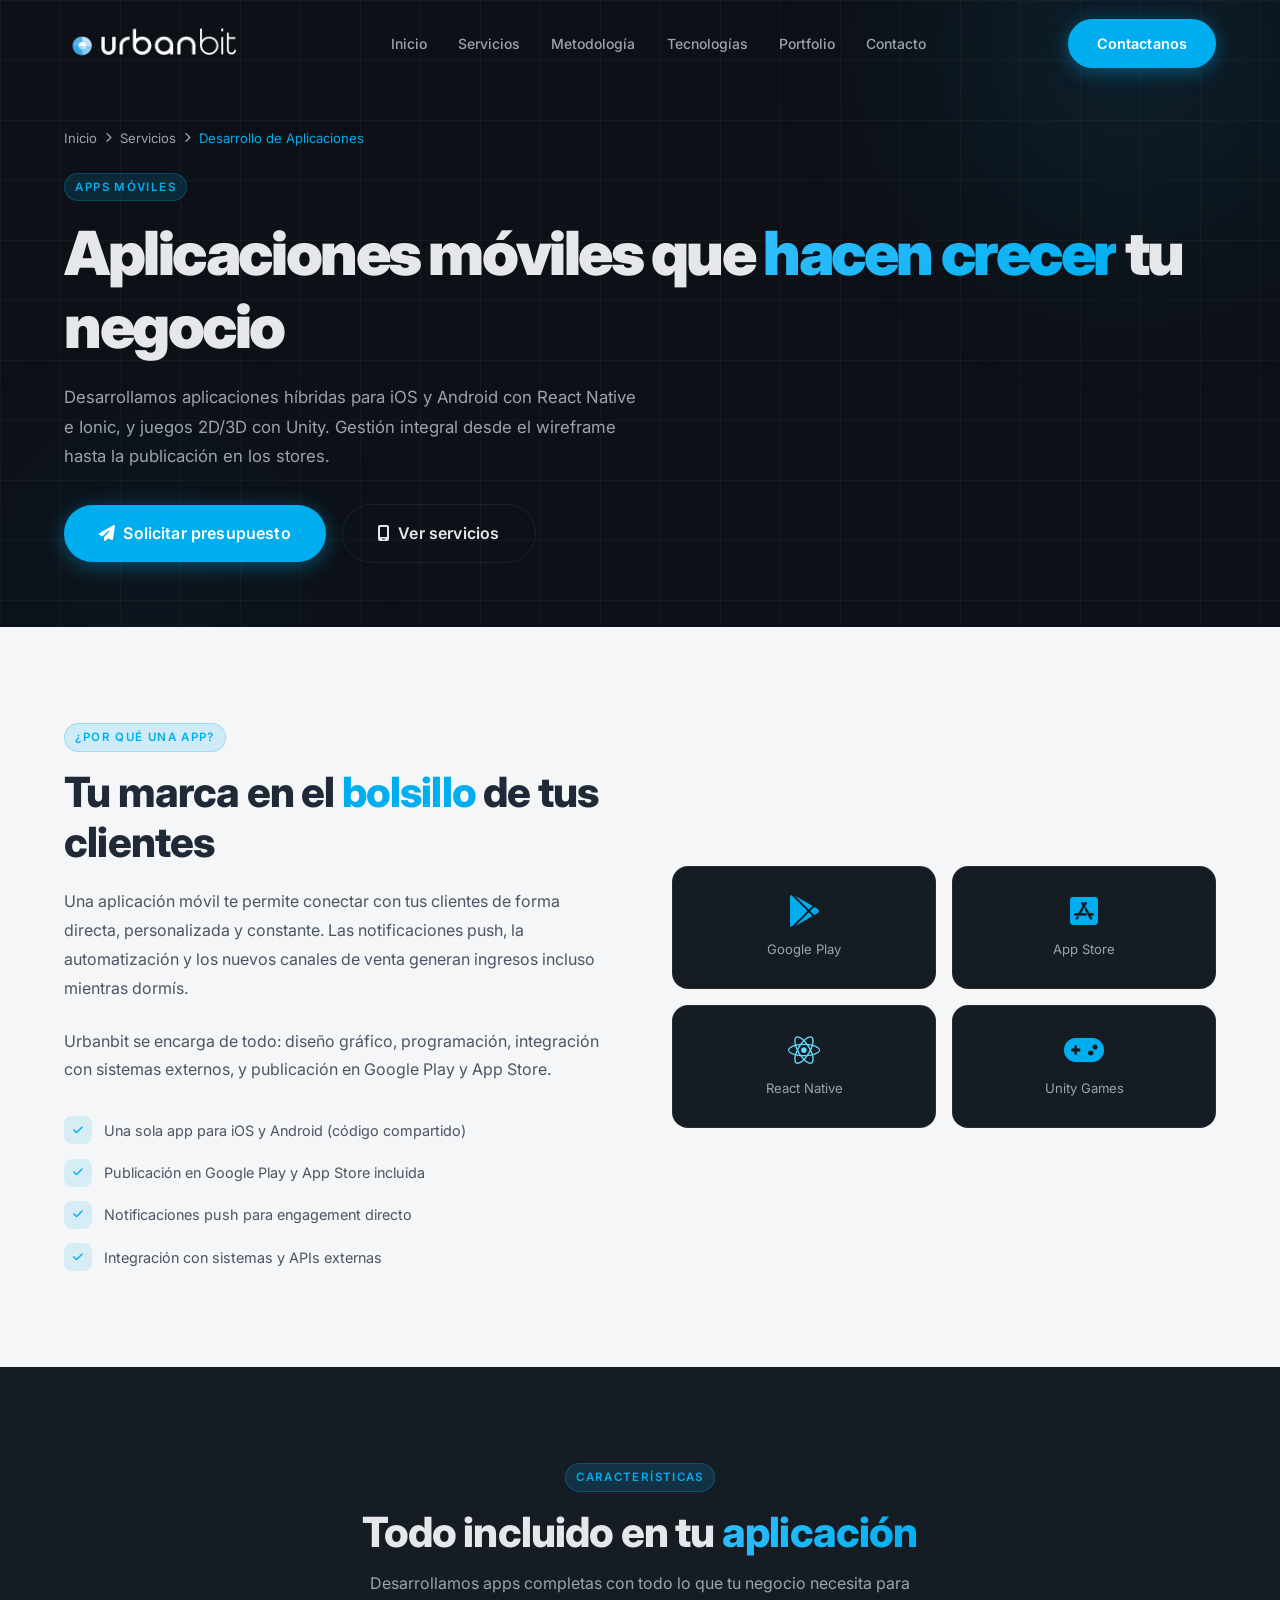
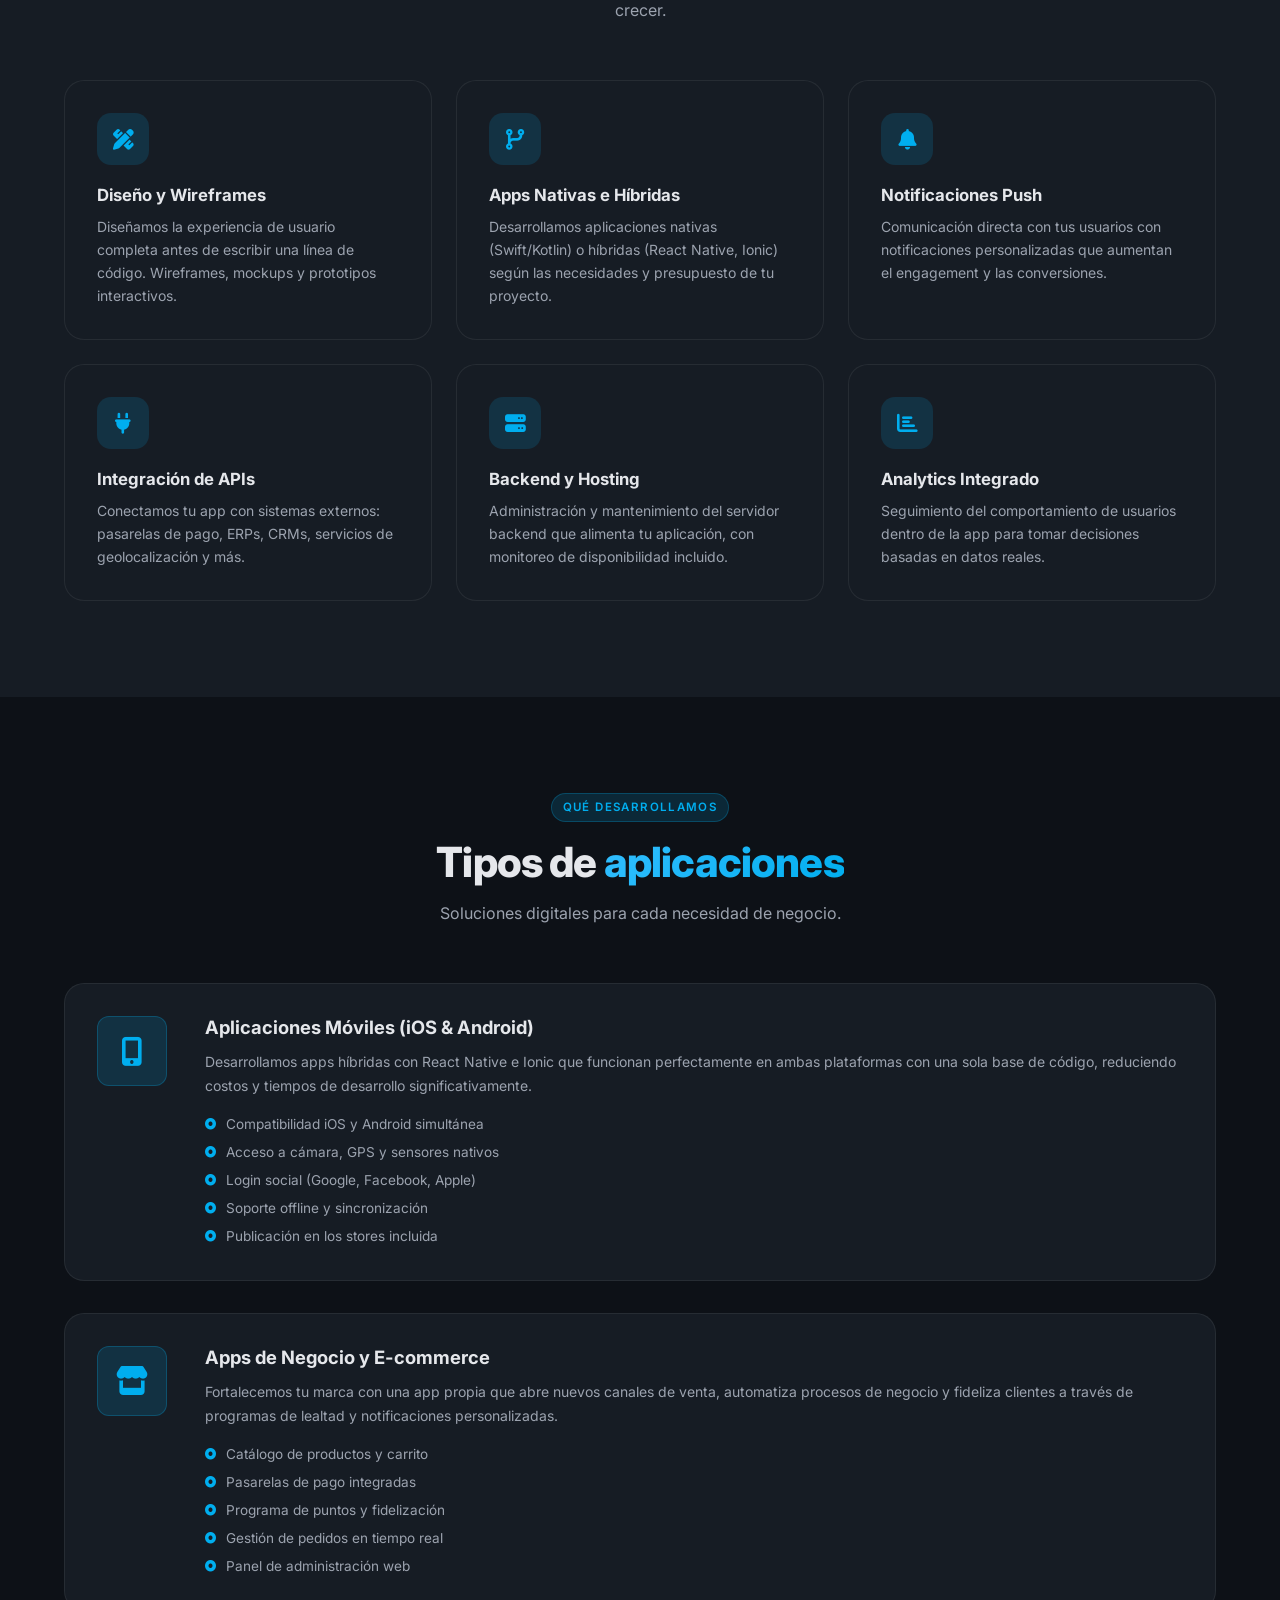
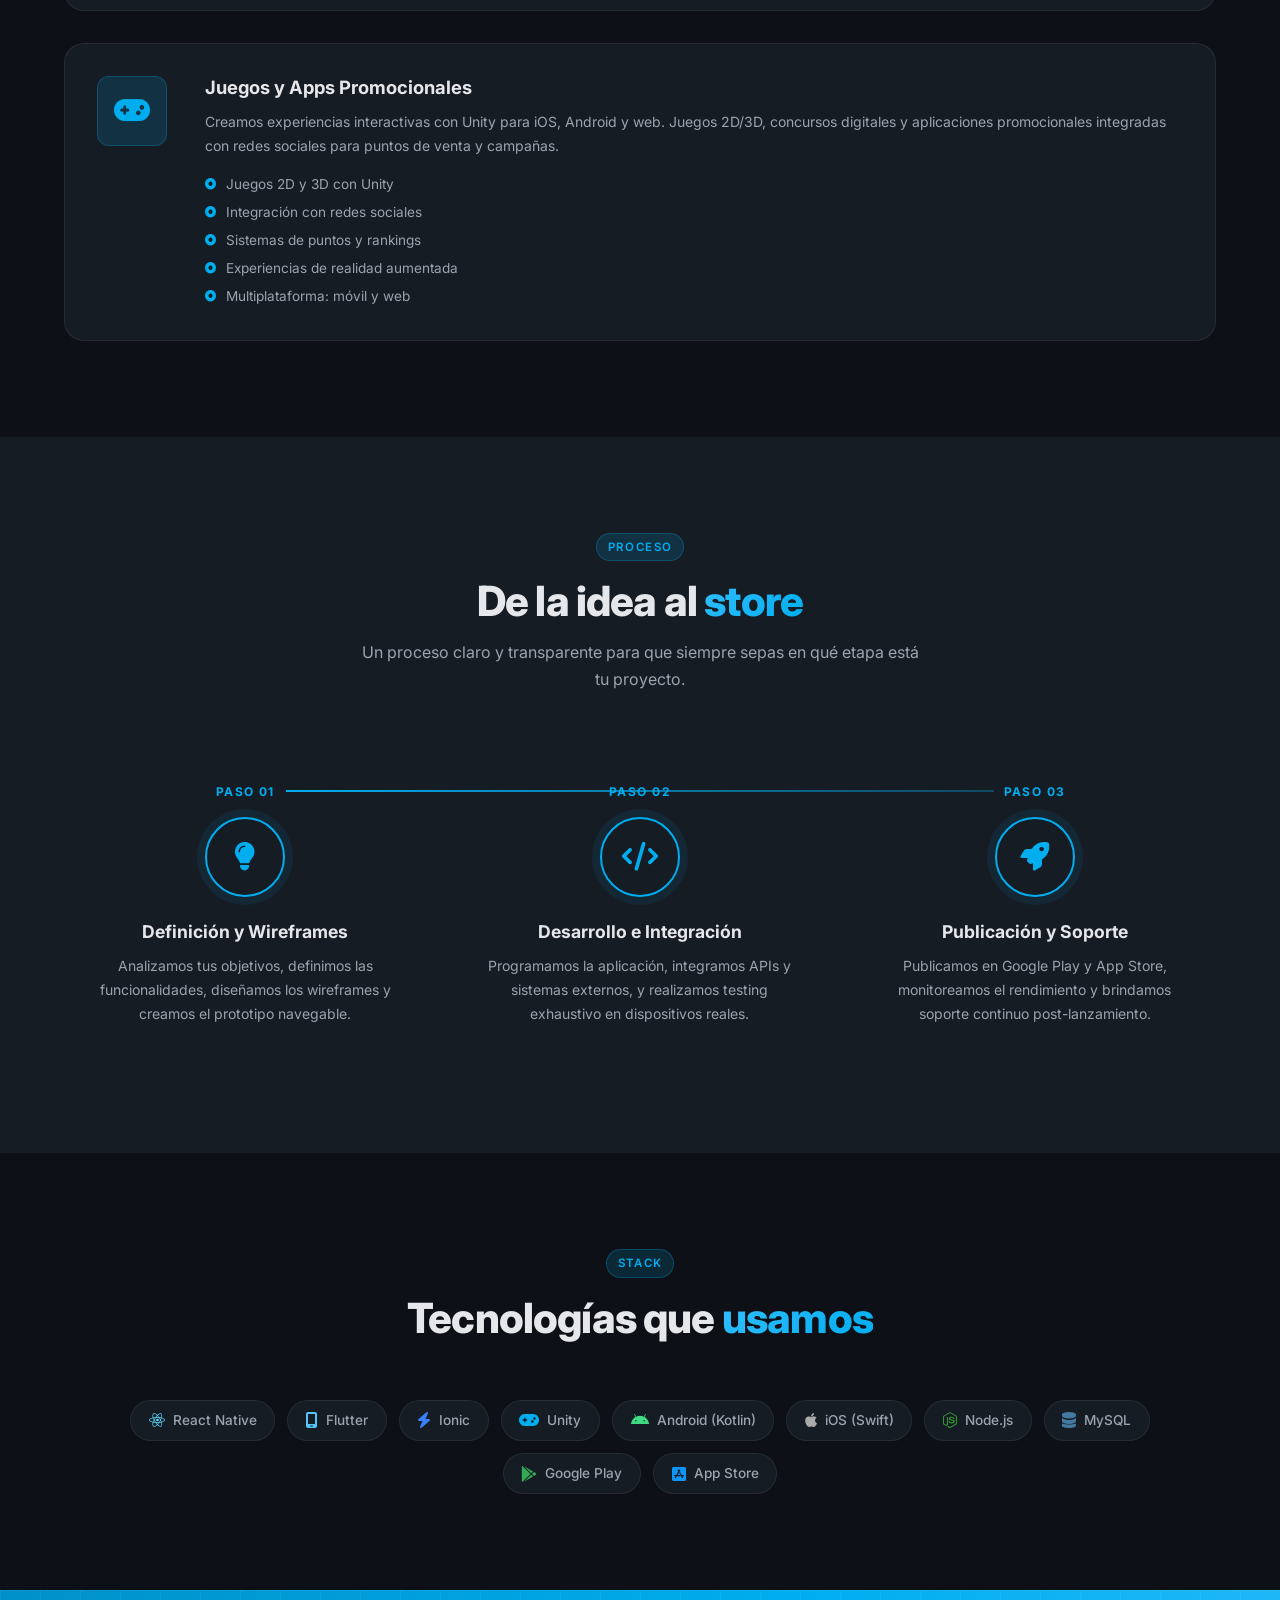
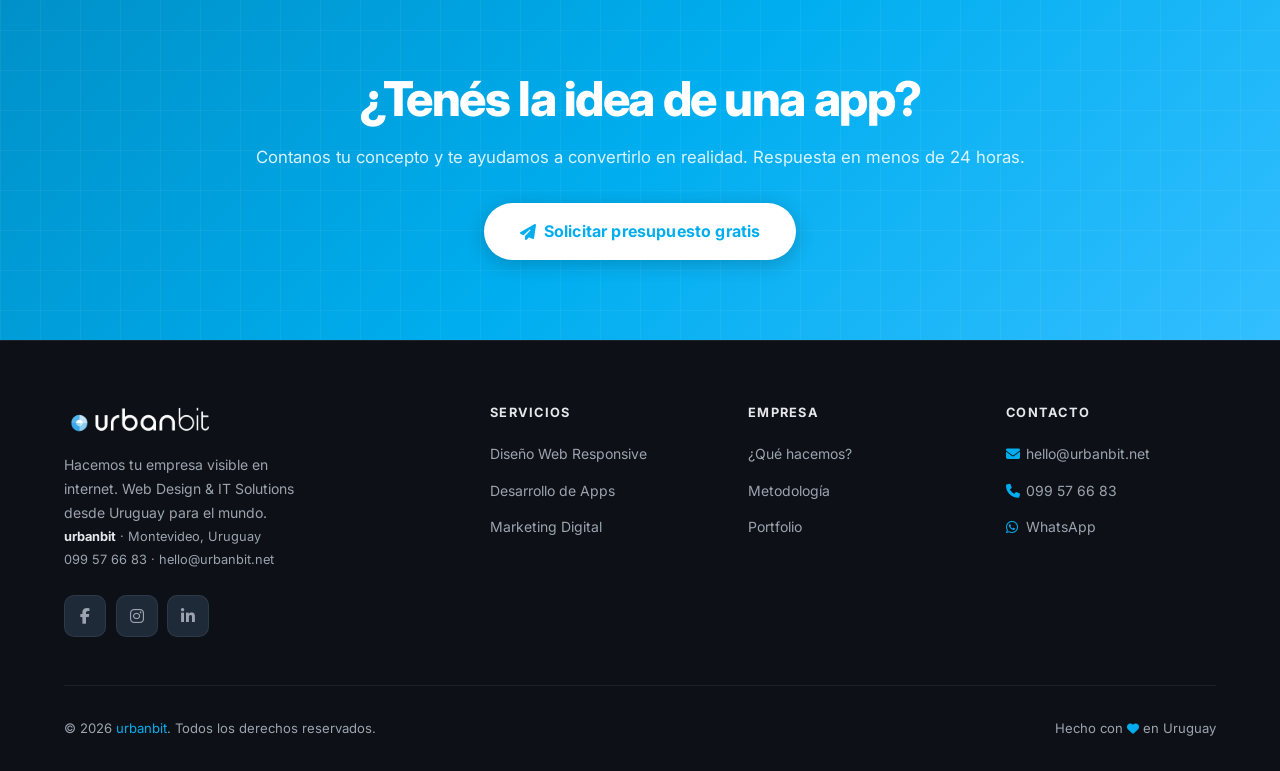
==== desarrollo-de-aplicaciones.html @ 5d1d6441 "first commit" ====
<!DOCTYPE html>
<html lang="es">
<head>
  <meta charset="UTF-8" />
  <meta name="viewport" content="width=device-width, initial-scale=1.0" />

  <!-- ===== Primary Meta Tags ===== -->
  <title>Desarrollo de Aplicaciones Móviles iOS y Android en Uruguay — urbanbit</title>
  <meta name="title" content="Desarrollo de Aplicaciones Móviles iOS y Android en Uruguay — urbanbit" />
  <meta name="description" content="Desarrollamos aplicaciones móviles híbridas para iOS y Android con React Native e Ionic en Uruguay. Juegos 2D/3D con Unity. Gestión integral desde wireframes hasta publicación en los stores." />
  <meta name="keywords" content="desarrollo aplicaciones móviles Uruguay, apps iOS Android Uruguay, React Native Uruguay, Ionic Uruguay, desarrollo apps Uruguay, aplicaciones empresariales Uruguay, juegos Unity Uruguay, apps híbridas Uruguay" />
  <meta name="author" content="urbanbit" />
  <meta name="robots" content="index, follow, max-snippet:-1, max-image-preview:large, max-video-preview:-1" />
  <meta name="language" content="Spanish" />
  <meta name="theme-color" content="#00AEEF" />
  <link rel="canonical" href="https://www.urbanbit.net/desarrollo-de-aplicaciones" />

  <!-- ===== Open Graph / Facebook ===== -->
  <meta property="og:type" content="website" />
  <meta property="og:url" content="https://www.urbanbit.net/desarrollo-de-aplicaciones" />
  <meta property="og:site_name" content="urbanbit" />
  <meta property="og:locale" content="es_UY" />
  <meta property="og:title" content="Desarrollo de Aplicaciones Móviles iOS y Android en Uruguay — urbanbit" />
  <meta property="og:description" content="Apps híbridas para iOS y Android con React Native e Ionic. Juegos con Unity. Gestión completa desde wireframes hasta publicación en los stores." />
  <meta property="og:image" content="https://www.urbanbit.net/og-image.svg" />
  <meta property="og:image:alt" content="Desarrollo de Aplicaciones Móviles Uruguay — urbanbit" />

  <!-- ===== Twitter Card ===== -->
  <meta name="twitter:card" content="summary_large_image" />
  <meta name="twitter:site" content="@urbanbitnet" />
  <meta name="twitter:title" content="Desarrollo de Apps iOS y Android en Uruguay — urbanbit" />
  <meta name="twitter:description" content="Apps híbridas con React Native e Ionic para iOS y Android. Juegos con Unity. Desde wireframes hasta los stores." />
  <meta name="twitter:image" content="https://www.urbanbit.net/og-image.svg" />

  <!-- ===== Geo Tags ===== -->
  <meta name="geo.region" content="UY" />
  <meta name="geo.placename" content="Uruguay" />

  <!-- ===== Favicon ===== -->
  <link rel="icon" type="image/png" href="logo.png" />
  <link rel="apple-touch-icon" href="logo.png" />

  <!-- ===== Preconnect / DNS Prefetch ===== -->
  <link rel="preconnect" href="https://fonts.googleapis.com" />
  <link rel="preconnect" href="https://fonts.gstatic.com" crossorigin />
  <link rel="dns-prefetch" href="//cdnjs.cloudflare.com" />
  <link rel="dns-prefetch" href="//unpkg.com" />

  <!-- ===== Fonts & Styles ===== -->
  <link href="https://fonts.googleapis.com/css2?family=Inter:wght@300;400;500;600;700;800;900&display=swap" rel="stylesheet" />
  <link rel="stylesheet" href="https://cdnjs.cloudflare.com/ajax/libs/font-awesome/6.5.0/css/all.min.css" />
  <link rel="stylesheet" href="https://unpkg.com/aos@2.3.1/dist/aos.css" />
  <link rel="stylesheet" href="assets/css/style.css" />

  <!-- ===== JSON-LD Structured Data ===== -->
  <script type="application/ld+json">
  {
    "@context": "https://schema.org",
    "@graph": [
      {
        "@type": "BreadcrumbList",
        "itemListElement": [
          { "@type": "ListItem", "position": 1, "name": "Inicio", "item": "https://www.urbanbit.net/" },
          { "@type": "ListItem", "position": 2, "name": "Servicios", "item": "https://www.urbanbit.net/#servicios" },
          { "@type": "ListItem", "position": 3, "name": "Desarrollo de Aplicaciones", "item": "https://www.urbanbit.net/desarrollo-de-aplicaciones" }
        ]
      },
      {
        "@type": "Service",
        "@id": "https://www.urbanbit.net/desarrollo-de-aplicaciones#service",
        "name": "Desarrollo de Aplicaciones Móviles",
        "alternateName": "Apps iOS y Android Uruguay",
        "description": "Desarrollamos aplicaciones móviles híbridas para iOS y Android con React Native e Ionic. También creamos juegos 2D y 3D con Unity. Gestión integral desde wireframes hasta la publicación en Google Play y App Store.",
        "url": "https://www.urbanbit.net/desarrollo-de-aplicaciones",
        "provider": {
          "@type": "Organization",
          "name": "urbanbit",
          "url": "https://www.urbanbit.net"
        },
        "areaServed": { "@type": "Country", "name": "Uruguay" },
        "aggregateRating": {
          "@type": "AggregateRating",
          "ratingValue": "4.9",
          "reviewCount": "38",
          "bestRating": "5",
          "worstRating": "1"
        },
        "serviceType": "Mobile App Development",
        "hasOfferCatalog": {
          "@type": "OfferCatalog",
          "name": "Servicios de desarrollo de aplicaciones",
          "itemListElement": [
            { "@type": "Offer", "itemOffered": { "@type": "Service", "name": "Aplicaciones Móviles iOS y Android" } },
            { "@type": "Offer", "itemOffered": { "@type": "Service", "name": "Apps de Negocio y E-commerce" } },
            { "@type": "Offer", "itemOffered": { "@type": "Service", "name": "Juegos y Apps Promocionales con Unity" } }
          ]
        }
      },
      {
        "@type": "FAQPage",
        "mainEntity": [
          {
            "@type": "Question",
            "name": "¿Las apps funcionan en iOS y Android al mismo tiempo?",
            "acceptedAnswer": {
              "@type": "Answer",
              "text": "Sí, desarrollamos aplicaciones híbridas con React Native e Ionic que funcionan perfectamente en ambas plataformas con un único código base, reduciendo costos y tiempos de desarrollo."
            }
          },
          {
            "@type": "Question",
            "name": "¿Publican la app en Google Play y App Store?",
            "acceptedAnswer": {
              "@type": "Answer",
              "text": "Sí, nos encargamos de todo el proceso de publicación en Google Play y App Store, incluyendo la configuración de cuentas de desarrollador, capturas de pantalla y descripción optimizada."
            }
          }
        ]
      }
    ]
  }
  </script>
</head>
<body>

  <!-- ===== NAVBAR ===== -->
  <nav class="navbar" aria-label="Navegación principal">
    <div class="nav-container">
      <a href="index.html" class="nav-logo">
        <img src="logo.png" alt="urbanbit — Agencia Web Uruguay" class="nav-logo-img" width="140" height="38">
      </a>
      <ul class="nav-links">
        <li><a href="index.html#inicio">Inicio</a></li>
        <li><a href="index.html#servicios">Servicios</a></li>
        <li><a href="index.html#metodologia">Metodología</a></li>
        <li><a href="index.html#tecnologias">Tecnologías</a></li>
        <li><a href="index.html#portfolio">Portfolio</a></li>
        <li><a href="index.html#contacto">Contacto</a></li>
      </ul>
      <a href="index.html#contacto" class="btn btn-primary nav-cta">Contactanos</a>
      <div class="nav-hamburger" id="hamburger"><span></span><span></span><span></span></div>
    </div>
  </nav>

  <div class="nav-mobile" id="nav-mobile">
    <a href="index.html#inicio">Inicio</a>
    <a href="index.html#servicios">Servicios</a>
    <a href="index.html#metodologia">Metodología</a>
    <a href="index.html#tecnologias">Tecnologías</a>
    <a href="index.html#portfolio">Portfolio</a>
    <a href="index.html#contacto">Contacto</a>
    <a href="index.html#contacto" class="btn btn-primary" style="margin-top:0.5rem;justify-content:center;">Contactanos</a>
  </div>

  <main id="main-content">

  <!-- ===== PAGE HERO ===== -->
  <section class="page-hero">
    <div class="page-hero-grid"></div>
    <div class="hero-orb hero-orb-1"></div>
    <div class="hero-orb hero-orb-2"></div>
    <div class="container">
      <div class="page-hero-content">
        <div class="breadcrumb">
          <a href="index.html">Inicio</a>
          <i class="fas fa-chevron-right"></i>
          <a href="index.html#servicios">Servicios</a>
          <i class="fas fa-chevron-right"></i>
          <span style="color:var(--primary)">Desarrollo de Aplicaciones</span>
        </div>
        <div class="section-tag" style="margin-bottom:1rem;">Apps Móviles</div>
        <h1>Aplicaciones móviles que <span class="gradient-text">hacen crecer</span> tu negocio</h1>
        <p>Desarrollamos aplicaciones híbridas para iOS y Android con React Native e Ionic, y juegos 2D/3D con Unity. Gestión integral desde el wireframe hasta la publicación en los stores.</p>
        <div class="hero-actions">
          <a href="index.html#contacto" class="btn btn-primary btn-lg">
            <i class="fas fa-paper-plane"></i> Solicitar presupuesto
          </a>
          <a href="#sub-servicios" class="btn btn-outline btn-lg">
            <i class="fas fa-mobile-screen"></i> Ver servicios
          </a>
        </div>
      </div>
    </div>
  </section>

  <!-- ===== INTRO ===== -->
  <section class="section-light">
    <div class="container">
      <div style="display:grid;grid-template-columns:1fr 1fr;gap:4rem;align-items:center;" class="intro-grid">
        <div data-aos="fade-right">
          <span class="section-tag">¿Por qué una app?</span>
          <h2 class="section-title" style="text-align:left;margin-bottom:1.25rem;">Tu marca en el <span class="accent">bolsillo</span> de tus clientes</h2>
          <p style="color:var(--text-dark-2);line-height:1.8;margin-bottom:1.5rem;">
            Una aplicación móvil te permite conectar con tus clientes de forma directa, personalizada y constante. Las notificaciones push, la automatización y los nuevos canales de venta generan ingresos incluso mientras dormís.
          </p>
          <p style="color:var(--text-dark-2);line-height:1.8;margin-bottom:2rem;">
            Urbanbit se encarga de todo: diseño gráfico, programación, integración con sistemas externos, y publicación en Google Play y App Store.
          </p>
          <div style="display:flex;flex-direction:column;gap:0.9rem;">
            <div style="display:flex;align-items:center;gap:0.75rem;font-size:0.9rem;color:var(--text-dark-2);">
              <div style="width:28px;height:28px;background:rgba(0,174,239,0.12);border-radius:8px;display:flex;align-items:center;justify-content:center;flex-shrink:0;"><i class="fas fa-check" style="color:var(--primary);font-size:0.7rem;"></i></div>
              Una sola app para iOS y Android (código compartido)
            </div>
            <div style="display:flex;align-items:center;gap:0.75rem;font-size:0.9rem;color:var(--text-dark-2);">
              <div style="width:28px;height:28px;background:rgba(0,174,239,0.12);border-radius:8px;display:flex;align-items:center;justify-content:center;flex-shrink:0;"><i class="fas fa-check" style="color:var(--primary);font-size:0.7rem;"></i></div>
              Publicación en Google Play y App Store incluida
            </div>
            <div style="display:flex;align-items:center;gap:0.75rem;font-size:0.9rem;color:var(--text-dark-2);">
              <div style="width:28px;height:28px;background:rgba(0,174,239,0.12);border-radius:8px;display:flex;align-items:center;justify-content:center;flex-shrink:0;"><i class="fas fa-check" style="color:var(--primary);font-size:0.7rem;"></i></div>
              Notificaciones push para engagement directo
            </div>
            <div style="display:flex;align-items:center;gap:0.75rem;font-size:0.9rem;color:var(--text-dark-2);">
              <div style="width:28px;height:28px;background:rgba(0,174,239,0.12);border-radius:8px;display:flex;align-items:center;justify-content:center;flex-shrink:0;"><i class="fas fa-check" style="color:var(--primary);font-size:0.7rem;"></i></div>
              Integración con sistemas y APIs externas
            </div>
          </div>
        </div>
        <div data-aos="fade-left">
          <div style="display:grid;grid-template-columns:1fr 1fr;gap:1rem;">
            <div style="background:var(--bg-dark-2);border:1px solid var(--border-dark);border-radius:16px;padding:1.75rem;text-align:center;">
              <i class="fab fa-google-play" style="font-size:2rem;color:var(--primary);display:block;margin-bottom:0.75rem;"></i>
              <div style="font-size:0.82rem;color:var(--text-muted);">Google Play</div>
            </div>
            <div style="background:var(--bg-dark-2);border:1px solid var(--border-dark);border-radius:16px;padding:1.75rem;text-align:center;">
              <i class="fab fa-app-store-ios" style="font-size:2rem;color:var(--primary);display:block;margin-bottom:0.75rem;"></i>
              <div style="font-size:0.82rem;color:var(--text-muted);">App Store</div>
            </div>
            <div style="background:var(--bg-dark-2);border:1px solid var(--border-dark);border-radius:16px;padding:1.75rem;text-align:center;">
              <i class="fab fa-react" style="font-size:2rem;color:#61DAFB;display:block;margin-bottom:0.75rem;"></i>
              <div style="font-size:0.82rem;color:var(--text-muted);">React Native</div>
            </div>
            <div style="background:var(--bg-dark-2);border:1px solid var(--border-dark);border-radius:16px;padding:1.75rem;text-align:center;">
              <i class="fas fa-gamepad" style="font-size:2rem;color:var(--primary);display:block;margin-bottom:0.75rem;"></i>
              <div style="font-size:0.82rem;color:var(--text-muted);">Unity Games</div>
            </div>
          </div>
        </div>
      </div>
    </div>
  </section>

  <!-- ===== FEATURES ===== -->
  <section class="section-dark-2">
    <div class="container">
      <div class="section-header">
        <span class="section-tag">Características</span>
        <h2 class="section-title">Todo incluido en tu <span class="gradient-text">aplicación</span></h2>
        <p class="section-subtitle" style="color:var(--text-muted)">Desarrollamos apps completas con todo lo que tu negocio necesita para crecer.</p>
      </div>
      <div class="features-grid">
        <div class="feature-card" data-aos="fade-up">
          <div class="feature-icon"><i class="fas fa-pencil-ruler"></i></div>
          <h3>Diseño y Wireframes</h3>
          <p>Diseñamos la experiencia de usuario completa antes de escribir una línea de código. Wireframes, mockups y prototipos interactivos.</p>
        </div>
        <div class="feature-card" data-aos="fade-up" data-aos-delay="80">
          <div class="feature-icon"><i class="fas fa-code-branch"></i></div>
          <h3>Apps Nativas e Híbridas</h3>
          <p>Desarrollamos aplicaciones nativas (Swift/Kotlin) o híbridas (React Native, Ionic) según las necesidades y presupuesto de tu proyecto.</p>
        </div>
        <div class="feature-card" data-aos="fade-up" data-aos-delay="160">
          <div class="feature-icon"><i class="fas fa-bell"></i></div>
          <h3>Notificaciones Push</h3>
          <p>Comunicación directa con tus usuarios con notificaciones personalizadas que aumentan el engagement y las conversiones.</p>
        </div>
        <div class="feature-card" data-aos="fade-up" data-aos-delay="80">
          <div class="feature-icon"><i class="fas fa-plug"></i></div>
          <h3>Integración de APIs</h3>
          <p>Conectamos tu app con sistemas externos: pasarelas de pago, ERPs, CRMs, servicios de geolocalización y más.</p>
        </div>
        <div class="feature-card" data-aos="fade-up" data-aos-delay="160">
          <div class="feature-icon"><i class="fas fa-server"></i></div>
          <h3>Backend y Hosting</h3>
          <p>Administración y mantenimiento del servidor backend que alimenta tu aplicación, con monitoreo de disponibilidad incluido.</p>
        </div>
        <div class="feature-card" data-aos="fade-up" data-aos-delay="240">
          <div class="feature-icon"><i class="fas fa-chart-bar"></i></div>
          <h3>Analytics Integrado</h3>
          <p>Seguimiento del comportamiento de usuarios dentro de la app para tomar decisiones basadas en datos reales.</p>
        </div>
      </div>
    </div>
  </section>

  <!-- ===== SUB-SERVICIOS ===== -->
  <section class="section-dark" id="sub-servicios">
    <div class="container">
      <div class="section-header">
        <span class="section-tag">Qué desarrollamos</span>
        <h2 class="section-title">Tipos de <span class="gradient-text">aplicaciones</span></h2>
        <p class="section-subtitle" style="color:var(--text-muted)">Soluciones digitales para cada necesidad de negocio.</p>
      </div>
      <div class="sub-services">
        <div class="sub-service" data-aos="fade-up">
          <div class="sub-service-icon"><i class="fas fa-mobile-screen-button"></i></div>
          <div>
            <h3>Aplicaciones Móviles (iOS & Android)</h3>
            <p>Desarrollamos apps híbridas con React Native e Ionic que funcionan perfectamente en ambas plataformas con una sola base de código, reduciendo costos y tiempos de desarrollo significativamente.</p>
            <ul class="sub-service-list">
              <li><i class="fas fa-circle-dot"></i> Compatibilidad iOS y Android simultánea</li>
              <li><i class="fas fa-circle-dot"></i> Acceso a cámara, GPS y sensores nativos</li>
              <li><i class="fas fa-circle-dot"></i> Login social (Google, Facebook, Apple)</li>
              <li><i class="fas fa-circle-dot"></i> Soporte offline y sincronización</li>
              <li><i class="fas fa-circle-dot"></i> Publicación en los stores incluida</li>
            </ul>
          </div>
        </div>

        <div class="sub-service" data-aos="fade-up" data-aos-delay="100">
          <div class="sub-service-icon"><i class="fas fa-store"></i></div>
          <div>
            <h3>Apps de Negocio y E-commerce</h3>
            <p>Fortalecemos tu marca con una app propia que abre nuevos canales de venta, automatiza procesos de negocio y fideliza clientes a través de programas de lealtad y notificaciones personalizadas.</p>
            <ul class="sub-service-list">
              <li><i class="fas fa-circle-dot"></i> Catálogo de productos y carrito</li>
              <li><i class="fas fa-circle-dot"></i> Pasarelas de pago integradas</li>
              <li><i class="fas fa-circle-dot"></i> Programa de puntos y fidelización</li>
              <li><i class="fas fa-circle-dot"></i> Gestión de pedidos en tiempo real</li>
              <li><i class="fas fa-circle-dot"></i> Panel de administración web</li>
            </ul>
          </div>
        </div>

        <div class="sub-service" data-aos="fade-up" data-aos-delay="200">
          <div class="sub-service-icon"><i class="fas fa-gamepad"></i></div>
          <div>
            <h3>Juegos y Apps Promocionales</h3>
            <p>Creamos experiencias interactivas con Unity para iOS, Android y web. Juegos 2D/3D, concursos digitales y aplicaciones promocionales integradas con redes sociales para puntos de venta y campañas.</p>
            <ul class="sub-service-list">
              <li><i class="fas fa-circle-dot"></i> Juegos 2D y 3D con Unity</li>
              <li><i class="fas fa-circle-dot"></i> Integración con redes sociales</li>
              <li><i class="fas fa-circle-dot"></i> Sistemas de puntos y rankings</li>
              <li><i class="fas fa-circle-dot"></i> Experiencias de realidad aumentada</li>
              <li><i class="fas fa-circle-dot"></i> Multiplataforma: móvil y web</li>
            </ul>
          </div>
        </div>
      </div>
    </div>
  </section>

  <!-- ===== PROCESO ===== -->
  <section class="section-dark-2">
    <div class="container">
      <div class="section-header">
        <span class="section-tag">Proceso</span>
        <h2 class="section-title">De la idea al <span class="gradient-text">store</span></h2>
        <p class="section-subtitle" style="color:var(--text-muted)">Un proceso claro y transparente para que siempre sepas en qué etapa está tu proyecto.</p>
      </div>
      <div class="methodology-grid">
        <div class="method-step" data-aos="fade-up">
          <div class="method-number">Paso 01</div>
          <div class="method-icon"><i class="fas fa-lightbulb"></i></div>
          <h3>Definición y Wireframes</h3>
          <p>Analizamos tus objetivos, definimos las funcionalidades, diseñamos los wireframes y creamos el prototipo navegable.</p>
        </div>
        <div class="method-step" data-aos="fade-up" data-aos-delay="120">
          <div class="method-number">Paso 02</div>
          <div class="method-icon"><i class="fas fa-code"></i></div>
          <h3>Desarrollo e Integración</h3>
          <p>Programamos la aplicación, integramos APIs y sistemas externos, y realizamos testing exhaustivo en dispositivos reales.</p>
        </div>
        <div class="method-step" data-aos="fade-up" data-aos-delay="240">
          <div class="method-number">Paso 03</div>
          <div class="method-icon"><i class="fas fa-rocket"></i></div>
          <h3>Publicación y Soporte</h3>
          <p>Publicamos en Google Play y App Store, monitoreamos el rendimiento y brindamos soporte continuo post-lanzamiento.</p>
        </div>
      </div>
    </div>
  </section>

  <!-- ===== TECNOLOGÍAS ===== -->
  <section class="section-dark">
    <div class="container">
      <div class="section-header">
        <span class="section-tag">Stack</span>
        <h2 class="section-title">Tecnologías que <span class="gradient-text">usamos</span></h2>
      </div>
      <div class="tech-badges" style="justify-content:center;" data-aos="fade-up">
        <span class="tech-badge"><i class="fab fa-react" style="color:#61DAFB;"></i> React Native</span>
        <span class="tech-badge"><i class="fas fa-mobile-screen" style="color:#54C5F8;"></i> Flutter</span>
        <span class="tech-badge"><i class="fas fa-bolt" style="color:#3880FF;"></i> Ionic</span>
        <span class="tech-badge"><i class="fas fa-gamepad" style="color:var(--primary);"></i> Unity</span>
        <span class="tech-badge"><i class="fab fa-android" style="color:#3DDC84;"></i> Android (Kotlin)</span>
        <span class="tech-badge"><i class="fab fa-apple" style="color:#aaa;"></i> iOS (Swift)</span>
        <span class="tech-badge"><i class="fab fa-node-js" style="color:#339933;"></i> Node.js</span>
        <span class="tech-badge"><i class="fas fa-database" style="color:#4479A1;"></i> MySQL</span>
        <span class="tech-badge"><i class="fab fa-google-play" style="color:#34A853;"></i> Google Play</span>
        <span class="tech-badge"><i class="fab fa-app-store-ios" style="color:#0D96F6;"></i> App Store</span>
      </div>
    </div>
  </section>

  <!-- ===== CTA BANNER ===== -->
  <section class="cta-banner">
    <div class="container">
      <h2 data-aos="fade-up">¿Tenés la idea de una app?</h2>
      <p data-aos="fade-up" data-aos-delay="80">Contanos tu concepto y te ayudamos a convertirlo en realidad. Respuesta en menos de 24 horas.</p>
      <a href="index.html#contacto" class="btn btn-white btn-lg" data-aos="fade-up" data-aos-delay="160">
        <i class="fas fa-paper-plane"></i> Solicitar presupuesto gratis
      </a>
    </div>
  </section>

  </main>

  <!-- ===== FOOTER ===== -->
  <footer class="footer">
    <div class="container">
      <div class="footer-grid">
        <div class="footer-brand">
          <a href="index.html" class="nav-logo">
            <img src="logo.png" alt="urbanbit" class="nav-logo-img" style="height:32px;">
          </a>
          <p>Hacemos tu empresa visible en internet. Web Design &amp; IT Solutions desde Uruguay para el mundo.</p>
          <address style="font-style:normal;font-size:0.8rem;color:var(--text-muted);margin-bottom:1.25rem;line-height:1.8;">
            <strong style="color:var(--text-light);">urbanbit</strong> · Montevideo, Uruguay<br>
            <a href="tel:+59899576683" style="color:var(--text-muted);">099 57 66 83</a> ·
            <a href="mailto:hello@urbanbit.net" style="color:var(--text-muted);">hello@urbanbit.net</a>
          </address>
          <div class="footer-social">
            <a href="https://www.facebook.com/urbanbit/" target="_blank" rel="noopener" class="social-link" aria-label="Seguinos en Facebook"><i class="fab fa-facebook-f"></i></a>
            <a href="https://www.instagram.com/urbanbitnet/" target="_blank" rel="noopener" class="social-link" aria-label="Seguinos en Instagram"><i class="fab fa-instagram"></i></a>
            <a href="https://www.linkedin.com/company/urbanbitnet" target="_blank" rel="noopener" class="social-link" aria-label="Seguinos en LinkedIn"><i class="fab fa-linkedin-in"></i></a>
          </div>
        </div>
        <div class="footer-col">
          <h4>Servicios</h4>
          <ul>
            <li><a href="desarrollo-web-responsive.html">Diseño Web Responsive</a></li>
            <li><a href="desarrollo-de-aplicaciones.html">Desarrollo de Apps</a></li>
            <li><a href="marketing-digital.html">Marketing Digital</a></li>
          </ul>
        </div>
        <div class="footer-col">
          <h4>Empresa</h4>
          <ul>
            <li><a href="index.html#servicios">¿Qué hacemos?</a></li>
            <li><a href="index.html#metodologia">Metodología</a></li>
            <li><a href="index.html#portfolio">Portfolio</a></li>
          </ul>
        </div>
        <div class="footer-col">
          <h4>Contacto</h4>
          <ul>
            <li><a href="mailto:hello@urbanbit.net"><i class="fas fa-envelope" style="width:16px;color:var(--primary);"></i> hello@urbanbit.net</a></li>
            <li><a href="tel:+59899576683"><i class="fas fa-phone" style="width:16px;color:var(--primary);"></i> 099 57 66 83</a></li>
            <li><a href="https://wa.me/59899576683" target="_blank" rel="noopener"><i class="fab fa-whatsapp" style="width:16px;color:var(--primary);"></i> WhatsApp</a></li>
          </ul>
        </div>
      </div>
      <div class="footer-bottom">
        <p>&copy; 2026 <a href="index.html">urbanbit</a>. Todos los derechos reservados.</p>
        <p>Hecho con <i class="fas fa-heart" style="color:var(--primary);font-size:0.75rem;"></i> en Uruguay</p>
      </div>
    </div>
  </footer>

  <script src="https://unpkg.com/aos@2.3.1/dist/aos.js" defer></script>
  <script src="assets/js/main.js" defer></script>
</body>
</html>
---- assets/css/style.css ----
/* =============================================
   URBANBIT — Global Stylesheet
   ============================================= */

/* --- Variables --- */
:root {
  --primary: #00AEEF;
  --primary-dark: #0090C8;
  --primary-light: #33BEFF;
  --primary-glow: rgba(0, 174, 239, 0.15);
  --primary-glow-strong: rgba(0, 174, 239, 0.35);

  --bg-dark: #0D1117;
  --bg-dark-2: #161C24;
  --bg-dark-3: #1E2A38;
  --bg-light: #F4F6F8;
  --bg-white: #FFFFFF;

  --text-light: #E5E7EB;
  --text-muted: #9CA3AF;
  --text-dark: #1F2937;
  --text-dark-2: #4B5563;

  --border-dark: rgba(255, 255, 255, 0.07);
  --border-light: rgba(0, 0, 0, 0.07);

  --font: 'Inter', sans-serif;
  --radius: 12px;
  --radius-lg: 20px;
  --radius-xl: 28px;
  --transition: 0.3s ease;
  --transition-slow: 0.55s cubic-bezier(0.4, 0, 0.2, 1);

  --shadow-card: 0 4px 24px rgba(0, 0, 0, 0.18);
  --shadow-hover: 0 8px 40px rgba(0, 174, 239, 0.22);
  --shadow-glow: 0 0 40px rgba(0, 174, 239, 0.28);
}

/* --- Reset & Base --- */
*, *::before, *::after { box-sizing: border-box; margin: 0; padding: 0; }

html { scroll-behavior: smooth; font-size: 16px; }

body {
  font-family: var(--font);
  background: var(--bg-dark);
  color: var(--text-light);
  line-height: 1.6;
  overflow-x: hidden;
  -webkit-font-smoothing: antialiased;
}

a { text-decoration: none; color: inherit; }
img { max-width: 100%; display: block; }
ul { list-style: none; }

/* --- Typography --- */
h1, h2, h3, h4, h5 { line-height: 1.2; font-weight: 700; }

.section-tag {
  display: inline-block;
  font-size: 0.72rem;
  font-weight: 600;
  letter-spacing: 0.12em;
  text-transform: uppercase;
  color: var(--primary);
  background: var(--primary-glow);
  border: 1px solid rgba(0, 174, 239, 0.25);
  padding: 0.35em 0.9em;
  border-radius: 50px;
  margin-bottom: 1rem;
}

.section-title {
  font-size: clamp(1.8rem, 3.5vw, 2.6rem);
  font-weight: 800;
  letter-spacing: -0.02em;
}

.section-title .accent { color: var(--primary); }

.section-subtitle {
  font-size: 1rem;
  color: var(--text-muted);
  max-width: 560px;
  margin: 0.75rem auto 0;
  line-height: 1.7;
}

.section-header {
  text-align: center;
  margin-bottom: 3.5rem;
}

.gradient-text {
  background: linear-gradient(135deg, var(--primary-light) 0%, var(--primary) 100%);
  -webkit-background-clip: text;
  -webkit-text-fill-color: transparent;
  background-clip: text;
}

/* --- Buttons --- */
.btn {
  display: inline-flex;
  align-items: center;
  gap: 0.5rem;
  padding: 0.8rem 1.8rem;
  border-radius: 50px;
  font-weight: 600;
  font-size: 0.9rem;
  letter-spacing: 0.01em;
  cursor: pointer;
  border: none;
  transition: var(--transition);
  white-space: nowrap;
}

.btn-primary {
  background: var(--primary);
  color: #fff;
  box-shadow: 0 4px 20px rgba(0, 174, 239, 0.4);
}
.btn-primary:hover {
  background: var(--primary-dark);
  box-shadow: 0 6px 28px rgba(0, 174, 239, 0.55);
  transform: translateY(-2px);
}

.btn-outline {
  background: transparent;
  color: var(--text-light);
  border: 1.5px solid var(--border-dark);
  backdrop-filter: blur(8px);
}
.btn-outline:hover {
  border-color: var(--primary);
  color: var(--primary);
  transform: translateY(-2px);
}

.btn-outline-primary {
  background: transparent;
  color: var(--primary);
  border: 1.5px solid var(--primary);
}
.btn-outline-primary:hover {
  background: var(--primary);
  color: #fff;
  box-shadow: var(--shadow-hover);
  transform: translateY(-2px);
}

.btn-lg { padding: 1rem 2.2rem; font-size: 1rem; }
.btn-sm { padding: 0.55rem 1.2rem; font-size: 0.82rem; }

/* --- Navbar --- */
.navbar {
  position: fixed;
  top: 0; left: 0; right: 0;
  z-index: 1000;
  padding: 1.2rem 0;
  transition: background var(--transition), backdrop-filter var(--transition), box-shadow var(--transition), padding var(--transition);
}

.navbar.scrolled {
  background: rgba(13, 17, 23, 0.85);
  backdrop-filter: blur(20px);
  -webkit-backdrop-filter: blur(20px);
  box-shadow: 0 1px 0 var(--border-dark);
  padding: 0.85rem 0;
}

.nav-container {
  max-width: 1200px;
  margin: 0 auto;
  padding: 0 1.5rem;
  display: flex;
  align-items: center;
  justify-content: space-between;
  gap: 2rem;
}

.nav-logo {
  display: flex;
  align-items: center;
  gap: 0.6rem;
  font-size: 1.3rem;
  font-weight: 800;
  letter-spacing: -0.03em;
  color: var(--text-light);
  flex-shrink: 0;
}

.nav-logo .logo-icon {
  display: flex;
  align-items: center;
}

.nav-logo span { color: var(--primary); }

.nav-logo-img {
  height: 38px;
  width: auto;
  display: block;
  object-fit: contain;
}

.nav-links {
  display: flex;
  align-items: center;
  gap: 0.25rem;
}

.nav-links a {
  font-size: 0.875rem;
  font-weight: 500;
  color: var(--text-muted);
  padding: 0.45rem 0.85rem;
  border-radius: 8px;
  transition: var(--transition);
}

.nav-links a:hover, .nav-links a.active {
  color: var(--text-light);
  background: rgba(255,255,255,0.06);
}

.nav-cta { flex-shrink: 0; }

.nav-hamburger {
  display: none;
  flex-direction: column;
  gap: 5px;
  cursor: pointer;
  padding: 0.5rem;
  border-radius: 8px;
  transition: var(--transition);
}

.nav-hamburger:hover { background: rgba(255,255,255,0.06); }

.nav-hamburger span {
  display: block;
  width: 22px;
  height: 2px;
  background: var(--text-light);
  border-radius: 2px;
  transition: var(--transition);
}

.nav-hamburger.open span:nth-child(1) { transform: translateY(7px) rotate(45deg); }
.nav-hamburger.open span:nth-child(2) { opacity: 0; }
.nav-hamburger.open span:nth-child(3) { transform: translateY(-7px) rotate(-45deg); }

.nav-mobile {
  display: none;
  position: fixed;
  top: 70px; left: 0; right: 0;
  background: rgba(13, 17, 23, 0.97);
  backdrop-filter: blur(20px);
  padding: 1.5rem;
  border-bottom: 1px solid var(--border-dark);
  flex-direction: column;
  gap: 0.5rem;
  z-index: 999;
}

.nav-mobile.open { display: flex; }

.nav-mobile a {
  font-size: 0.95rem;
  font-weight: 500;
  color: var(--text-muted);
  padding: 0.75rem 1rem;
  border-radius: 10px;
  transition: var(--transition);
}

.nav-mobile a:hover { color: var(--primary); background: var(--primary-glow); }

/* --- Hero --- */
.hero {
  min-height: 100vh;
  position: relative;
  display: flex;
  align-items: center;
  overflow: hidden;
  background: var(--bg-dark);
}

.hero-grid {
  position: absolute;
  inset: 0;
  background-image:
    linear-gradient(to right, rgba(255,255,255,0.03) 1px, transparent 1px),
    linear-gradient(to bottom, rgba(255,255,255,0.03) 1px, transparent 1px);
  background-size: 60px 60px;
}

.hero-orb {
  position: absolute;
  border-radius: 50%;
  filter: blur(90px);
  pointer-events: none;
}

.hero-orb-1 {
  width: 700px; height: 700px;
  background: radial-gradient(circle, rgba(0,174,239,0.14) 0%, transparent 70%);
  top: -250px; right: -150px;
  animation: orbFloat 10s ease-in-out infinite;
}

.hero-orb-2 {
  width: 500px; height: 500px;
  background: radial-gradient(circle, rgba(0,174,239,0.09) 0%, transparent 70%);
  bottom: -150px; left: -100px;
  animation: orbFloat 12s ease-in-out infinite reverse;
}

.hero-orb-3 {
  width: 300px; height: 300px;
  background: radial-gradient(circle, rgba(0,174,239,0.07) 0%, transparent 70%);
  top: 40%; left: 30%;
  animation: orbFloat 8s ease-in-out infinite 2s;
}

.hero-container {
  max-width: 1200px;
  margin: 0 auto;
  padding: 0 1.5rem;
  width: 100%;
  position: relative;
  z-index: 1;
  padding-top: 5rem;
}

.hero-content { max-width: 760px; }

.hero-badge {
  display: inline-flex;
  align-items: center;
  gap: 0.5rem;
  font-size: 0.8rem;
  font-weight: 600;
  letter-spacing: 0.1em;
  text-transform: uppercase;
  color: var(--primary);
  background: var(--primary-glow);
  border: 1px solid rgba(0,174,239,0.3);
  padding: 0.4em 1em;
  border-radius: 50px;
  margin-bottom: 1.5rem;
  animation: fadeUp 0.6s ease both;
}

.hero-badge i { font-size: 0.75rem; }

.hero-title {
  font-size: clamp(2.8rem, 6vw, 4.8rem);
  font-weight: 900;
  letter-spacing: -0.04em;
  line-height: 1.07;
  margin-bottom: 1.5rem;
  animation: fadeUp 0.6s ease 0.1s both;
}

.hero-title .line-2 { color: var(--primary); }

.hero-subtitle {
  font-size: 1.1rem;
  color: var(--text-muted);
  line-height: 1.75;
  max-width: 540px;
  margin-bottom: 2.5rem;
  animation: fadeUp 0.6s ease 0.2s both;
}

.hero-actions {
  display: flex;
  align-items: center;
  gap: 1rem;
  flex-wrap: wrap;
  animation: fadeUp 0.6s ease 0.3s both;
}

.hero-scroll {
  position: absolute;
  bottom: 2.5rem;
  left: 50%;
  transform: translateX(-50%);
  display: flex;
  flex-direction: column;
  align-items: center;
  gap: 0.4rem;
  color: var(--text-muted);
  font-size: 0.75rem;
  letter-spacing: 0.08em;
  text-transform: uppercase;
  animation: fadeIn 1s ease 0.8s both;
  cursor: pointer;
}

.hero-scroll .scroll-line {
  width: 1px;
  height: 40px;
  background: linear-gradient(to bottom, var(--primary), transparent);
  animation: scrollPulse 2s ease-in-out infinite;
}

/* --- Sections Layout --- */
section { padding: 6rem 0; }

.container {
  max-width: 1200px;
  margin: 0 auto;
  padding: 0 1.5rem;
}

.section-dark { background: var(--bg-dark); color: var(--text-light); }
.section-dark-2 { background: var(--bg-dark-2); color: var(--text-light); }
.section-dark-3 { background: var(--bg-dark-3); color: var(--text-light); }
.section-light { background: var(--bg-light); color: var(--text-dark); }
.section-white { background: var(--bg-white); color: var(--text-dark); }

.section-light .section-title,
.section-white .section-title { color: var(--text-dark); }

.section-light .section-subtitle,
.section-white .section-subtitle { color: var(--text-dark-2); }

/* --- Service Cards --- */
.services-grid {
  display: grid;
  grid-template-columns: repeat(3, 1fr);
  gap: 1.5rem;
}

.service-card {
  background: var(--bg-dark-2);
  border: 1px solid var(--border-dark);
  border-radius: var(--radius-lg);
  padding: 2.5rem 2rem;
  display: flex;
  flex-direction: column;
  gap: 1.25rem;
  transition: var(--transition-slow);
  position: relative;
  overflow: hidden;
}

.service-card::before {
  content: '';
  position: absolute;
  inset: 0;
  border-radius: var(--radius-lg);
  background: linear-gradient(135deg, var(--primary-glow) 0%, transparent 60%);
  opacity: 0;
  transition: var(--transition-slow);
}

.service-card:hover {
  border-color: rgba(0,174,239,0.4);
  box-shadow: var(--shadow-hover);
  transform: translateY(-6px);
}

.service-card:hover::before { opacity: 1; }

.service-icon {
  width: 60px; height: 60px;
  background: var(--primary-glow);
  border: 1px solid rgba(0,174,239,0.25);
  border-radius: 16px;
  display: flex;
  align-items: center;
  justify-content: center;
  font-size: 1.5rem;
  color: var(--primary);
  flex-shrink: 0;
  transition: var(--transition);
  position: relative;
}

.service-card:hover .service-icon {
  background: var(--primary);
  color: #fff;
  box-shadow: var(--shadow-glow);
}

.service-card h3 {
  font-size: 1.2rem;
  font-weight: 700;
  color: var(--text-light);
  position: relative;
}

.service-card p {
  font-size: 0.9rem;
  color: var(--text-muted);
  line-height: 1.7;
  flex: 1;
  position: relative;
}

.service-link {
  display: inline-flex;
  align-items: center;
  gap: 0.4rem;
  font-size: 0.875rem;
  font-weight: 600;
  color: var(--primary);
  transition: var(--transition);
  position: relative;
}

.service-link i { font-size: 0.75rem; transition: transform var(--transition); }
.service-link:hover i { transform: translateX(4px); }

/* --- Stats --- */
.stats-section { background: var(--bg-dark-3); }

.stats-grid {
  display: grid;
  grid-template-columns: repeat(4, 1fr);
  gap: 2rem;
}

.stat-item {
  text-align: center;
  padding: 2rem 1rem;
  position: relative;
}

.stat-item::after {
  content: '';
  position: absolute;
  right: 0; top: 20%; bottom: 20%;
  width: 1px;
  background: var(--border-dark);
}

.stat-item:last-child::after { display: none; }

.stat-number {
  font-size: clamp(2.5rem, 4vw, 3.5rem);
  font-weight: 900;
  color: var(--primary);
  letter-spacing: -0.04em;
  line-height: 1;
  display: block;
}

.stat-suffix {
  font-size: clamp(1.5rem, 2.5vw, 2rem);
  font-weight: 900;
  color: var(--primary);
}

.stat-label {
  font-size: 0.85rem;
  color: var(--text-muted);
  margin-top: 0.5rem;
  font-weight: 500;
  letter-spacing: 0.02em;
}

/* --- Methodology --- */
.methodology-grid {
  display: grid;
  grid-template-columns: repeat(3, 1fr);
  gap: 2rem;
  position: relative;
}

.methodology-grid::before {
  content: '';
  position: absolute;
  top: 40px;
  left: calc(16.66% + 30px);
  right: calc(16.66% + 30px);
  height: 2px;
  background: linear-gradient(to right, var(--primary), rgba(0,174,239,0.3));
  z-index: 0;
}

.method-step {
  text-align: center;
  padding: 2rem 1.5rem;
  position: relative;
  z-index: 1;
}

.method-number {
  font-size: 0.75rem;
  font-weight: 700;
  letter-spacing: 0.12em;
  color: var(--primary);
  text-transform: uppercase;
  margin-bottom: 1rem;
}

.method-icon {
  width: 80px; height: 80px;
  background: var(--bg-dark-2);
  border: 2px solid var(--primary);
  border-radius: 50%;
  display: flex;
  align-items: center;
  justify-content: center;
  font-size: 1.8rem;
  color: var(--primary);
  margin: 0 auto 1.5rem;
  box-shadow: 0 0 0 8px rgba(0,174,239,0.08);
  transition: var(--transition-slow);
}

.method-step:hover .method-icon {
  background: var(--primary);
  color: #fff;
  box-shadow: 0 0 0 8px rgba(0,174,239,0.12), var(--shadow-glow);
}

.method-step h3 { font-size: 1.1rem; margin-bottom: 0.75rem; color: var(--text-light); }
.method-step p { font-size: 0.875rem; color: var(--text-muted); line-height: 1.7; }

/* --- Technologies --- */
.tech-section {
  background: var(--bg-dark);
  position: relative;
  overflow: hidden;
}

.tech-code-bg {
  position: absolute;
  inset: 0;
  background-image: url("data:image/svg+xml,%3Csvg xmlns='http://www.w3.org/2000/svg' width='400' height='200'%3E%3Ctext y='30' font-family='monospace' font-size='14' fill='rgba(0,174,239,0.04)'%3E%3C!-- html css js php react /%3E%3C/text%3E%3C/svg%3E");
  pointer-events: none;
}

.tech-grid {
  display: flex;
  flex-wrap: wrap;
  justify-content: center;
  gap: 1.25rem;
}

.tech-item {
  background: var(--bg-dark-2);
  border: 1px solid var(--border-dark);
  border-radius: var(--radius);
  padding: 1.5rem 1rem;
  display: flex;
  flex-direction: column;
  align-items: center;
  gap: 0.75rem;
  transition: var(--transition-slow);
  cursor: default;
  width: 140px;
  flex-shrink: 0;
}

.tech-item:hover {
  border-color: rgba(0,174,239,0.4);
  background: var(--bg-dark-3);
  transform: translateY(-4px);
  box-shadow: var(--shadow-hover);
}

.tech-item i {
  font-size: 2rem;
  color: var(--text-muted);
  transition: var(--transition);
}

.tech-item:hover i { color: var(--primary); }

.tech-item span {
  font-size: 0.78rem;
  font-weight: 600;
  color: var(--text-muted);
  text-align: center;
  transition: var(--transition);
}

.tech-item:hover span { color: var(--text-light); }

/* --- Portfolio --- */
.portfolio-section { background: var(--bg-light); }
.portfolio-section .section-title { color: var(--text-dark); }
.portfolio-section .section-subtitle { color: var(--text-dark-2); }
.portfolio-section .section-tag { background: rgba(0,174,239,0.1); }

.portfolio-grid {
  display: grid;
  grid-template-columns: repeat(3, 1fr);
  gap: 1.5rem;
}

.portfolio-card {
  background: var(--bg-white);
  border-radius: var(--radius-lg);
  overflow: hidden;
  box-shadow: var(--shadow-card);
  transition: var(--transition-slow);
  border: 1px solid var(--border-light);
}

.portfolio-card:hover {
  transform: translateY(-6px);
  box-shadow: 0 12px 40px rgba(0,0,0,0.15);
}

.portfolio-img {
  height: 220px;
  background: var(--bg-dark-3);
  position: relative;
  overflow: hidden;
  display: flex;
  align-items: center;
  justify-content: center;
}

.portfolio-img .portfolio-overlay {
  position: absolute;
  inset: 0;
  background: rgba(0,174,239,0.85);
  display: flex;
  align-items: center;
  justify-content: center;
  opacity: 0;
  transition: var(--transition-slow);
}

.portfolio-card:hover .portfolio-overlay { opacity: 1; }

.portfolio-overlay a {
  color: #fff;
  font-size: 0.9rem;
  font-weight: 600;
  border: 2px solid #fff;
  padding: 0.6rem 1.4rem;
  border-radius: 50px;
  transition: var(--transition);
}

.portfolio-overlay a:hover { background: #fff; color: var(--primary); }

.portfolio-placeholder {
  font-size: 3rem;
  color: rgba(0,174,239,0.3);
}

.portfolio-img img {
  width: 100%;
  height: 100%;
  object-fit: cover;
  display: block;
  transition: transform var(--transition-slow);
}

.portfolio-card:hover .portfolio-img img {
  transform: scale(1.05);
}

.portfolio-info { padding: 1.5rem; }

.portfolio-tag {
  font-size: 0.72rem;
  font-weight: 600;
  letter-spacing: 0.08em;
  text-transform: uppercase;
  color: var(--primary);
  margin-bottom: 0.5rem;
}

.portfolio-info h3 { font-size: 1.05rem; color: var(--text-dark); margin-bottom: 0.5rem; }
.portfolio-info p { font-size: 0.85rem; color: var(--text-dark-2); line-height: 1.6; }

/* --- CTA Banner --- */
.cta-banner {
  background: linear-gradient(135deg, #0090C8 0%, #00AEEF 50%, #33BEFF 100%);
  padding: 5rem 0;
  text-align: center;
  position: relative;
  overflow: hidden;
}

.cta-banner::before {
  content: '';
  position: absolute;
  inset: 0;
  background-image:
    linear-gradient(to right, rgba(255,255,255,0.05) 1px, transparent 1px),
    linear-gradient(to bottom, rgba(255,255,255,0.05) 1px, transparent 1px);
  background-size: 40px 40px;
}

.cta-banner .container { position: relative; }

.cta-banner h2 {
  font-size: clamp(1.8rem, 4vw, 3rem);
  font-weight: 800;
  color: #fff;
  letter-spacing: -0.03em;
  margin-bottom: 1rem;
}

.cta-banner p { color: rgba(255,255,255,0.85); font-size: 1.05rem; margin-bottom: 2rem; }

.btn-white {
  background: #fff;
  color: var(--primary);
  font-weight: 700;
  box-shadow: 0 4px 20px rgba(0,0,0,0.2);
}
.btn-white:hover {
  background: var(--bg-dark);
  color: var(--primary);
  box-shadow: 0 6px 28px rgba(0,0,0,0.3);
  transform: translateY(-2px);
}

/* --- Contact --- */
.contact-section { background: var(--bg-dark-2); }

.contact-grid {
  display: grid;
  grid-template-columns: 1fr 1.2fr;
  gap: 4rem;
  align-items: start;
}

.contact-info h3 {
  font-size: 1.5rem;
  font-weight: 700;
  margin-bottom: 1rem;
  color: var(--text-light);
}

.contact-info p { color: var(--text-muted); line-height: 1.7; margin-bottom: 2rem; }

.contact-details { display: flex; flex-direction: column; gap: 1.25rem; margin-bottom: 2.5rem; }

.contact-detail {
  display: flex;
  align-items: center;
  gap: 1rem;
}

.contact-detail-icon {
  width: 44px; height: 44px;
  background: var(--primary-glow);
  border: 1px solid rgba(0,174,239,0.25);
  border-radius: 12px;
  display: flex;
  align-items: center;
  justify-content: center;
  color: var(--primary);
  font-size: 1rem;
  flex-shrink: 0;
}

.contact-detail-text span {
  display: block;
  font-size: 0.78rem;
  color: var(--text-muted);
  text-transform: uppercase;
  letter-spacing: 0.06em;
  font-weight: 600;
}

.contact-detail-text a, .contact-detail-text p {
  font-size: 0.95rem;
  color: var(--text-light);
  font-weight: 500;
  transition: var(--transition);
}

.contact-detail-text a:hover { color: var(--primary); }

.social-links { display: flex; gap: 0.75rem; }

.social-link {
  width: 42px; height: 42px;
  background: var(--bg-dark-3);
  border: 1px solid var(--border-dark);
  border-radius: 10px;
  display: flex;
  align-items: center;
  justify-content: center;
  color: var(--text-muted);
  font-size: 1rem;
  transition: var(--transition);
}

.social-link:hover {
  background: var(--primary);
  border-color: var(--primary);
  color: #fff;
  transform: translateY(-3px);
  box-shadow: 0 4px 16px rgba(0,174,239,0.4);
}

/* --- Form --- */
.contact-form {
  background: var(--bg-dark-3);
  border: 1px solid var(--border-dark);
  border-radius: var(--radius-xl);
  padding: 2.5rem;
}

.form-group { margin-bottom: 1.25rem; }

.form-row { display: grid; grid-template-columns: 1fr 1fr; gap: 1.25rem; }

.form-group label {
  display: block;
  font-size: 0.82rem;
  font-weight: 600;
  color: var(--text-muted);
  text-transform: uppercase;
  letter-spacing: 0.06em;
  margin-bottom: 0.5rem;
}

.form-group input,
.form-group textarea,
.form-group select {
  width: 100%;
  background: var(--bg-dark-2);
  border: 1.5px solid var(--border-dark);
  border-radius: var(--radius);
  padding: 0.85rem 1.1rem;
  font-size: 0.9rem;
  color: var(--text-light);
  font-family: var(--font);
  transition: var(--transition);
  outline: none;
}

.form-group input:focus,
.form-group textarea:focus,
.form-group select:focus {
  border-color: var(--primary);
  box-shadow: 0 0 0 3px rgba(0,174,239,0.12);
}

.form-group input::placeholder,
.form-group textarea::placeholder { color: rgba(156,163,175,0.5); }

.form-group textarea { resize: vertical; min-height: 130px; }

.form-submit { width: 100%; justify-content: center; margin-top: 0.5rem; }

/* --- Footer --- */
.footer {
  background: var(--bg-dark);
  border-top: 1px solid var(--border-dark);
  padding: 4rem 0 2rem;
}

.footer-grid {
  display: grid;
  grid-template-columns: 1.8fr 1fr 1fr 1fr;
  gap: 3rem;
  margin-bottom: 3rem;
}

.footer-brand .nav-logo { font-size: 1.2rem; margin-bottom: 1rem; }
.footer-brand p { font-size: 0.875rem; color: var(--text-muted); line-height: 1.7; max-width: 260px; }

.footer-social { display: flex; gap: 0.6rem; margin-top: 1.5rem; }

.footer-col h4 {
  font-size: 0.8rem;
  font-weight: 700;
  text-transform: uppercase;
  letter-spacing: 0.1em;
  color: var(--text-light);
  margin-bottom: 1.25rem;
}

.footer-col ul { display: flex; flex-direction: column; gap: 0.7rem; }

.footer-col ul a {
  font-size: 0.875rem;
  color: var(--text-muted);
  transition: var(--transition);
}

.footer-col ul a:hover { color: var(--primary); }

.footer-bottom {
  border-top: 1px solid var(--border-dark);
  padding-top: 2rem;
  display: flex;
  align-items: center;
  justify-content: space-between;
  gap: 1rem;
  flex-wrap: wrap;
}

.footer-bottom p { font-size: 0.82rem; color: var(--text-muted); }
.footer-bottom a { color: var(--primary); }

/* --- Page Hero (inner pages) --- */
.page-hero {
  min-height: 60vh;
  background: var(--bg-dark);
  position: relative;
  display: flex;
  align-items: center;
  padding: 8rem 0 4rem;
  overflow: hidden;
}

.page-hero .hero-orb-1 { width: 500px; height: 500px; top: -200px; right: -100px; }
.page-hero .hero-orb-2 { width: 300px; height: 300px; bottom: -100px; left: 0; }
.page-hero-grid { position: absolute; inset: 0; background-image: linear-gradient(to right, rgba(255,255,255,0.03) 1px, transparent 1px), linear-gradient(to bottom, rgba(255,255,255,0.03) 1px, transparent 1px); background-size: 60px 60px; }

.page-hero-content { position: relative; z-index: 1; }

.breadcrumb {
  display: flex;
  align-items: center;
  gap: 0.5rem;
  font-size: 0.82rem;
  color: var(--text-muted);
  margin-bottom: 1.5rem;
}

.breadcrumb a { color: var(--text-muted); transition: var(--transition); }
.breadcrumb a:hover { color: var(--primary); }
.breadcrumb i { font-size: 0.65rem; }

.page-hero h1 {
  font-size: clamp(2.2rem, 5vw, 3.8rem);
  font-weight: 900;
  letter-spacing: -0.04em;
  margin-bottom: 1.25rem;
  animation: fadeUp 0.6s ease both;
}

.page-hero p {
  font-size: 1.05rem;
  color: var(--text-muted);
  max-width: 580px;
  line-height: 1.75;
  animation: fadeUp 0.6s ease 0.1s both;
}

.page-hero .hero-actions { animation: fadeUp 0.6s ease 0.2s both; margin-top: 2rem; }

/* --- Features Grid (inner pages) --- */
.features-grid {
  display: grid;
  grid-template-columns: repeat(3, 1fr);
  gap: 1.5rem;
}

.feature-card {
  background: var(--bg-dark-2);
  border: 1px solid var(--border-dark);
  border-radius: var(--radius-lg);
  padding: 2rem;
  transition: var(--transition-slow);
}

.feature-card:hover {
  border-color: rgba(0,174,239,0.35);
  transform: translateY(-4px);
  box-shadow: var(--shadow-hover);
}

.feature-icon {
  width: 52px; height: 52px;
  background: var(--primary-glow);
  border-radius: 14px;
  display: flex;
  align-items: center;
  justify-content: center;
  font-size: 1.3rem;
  color: var(--primary);
  margin-bottom: 1.25rem;
  transition: var(--transition);
}

.feature-card:hover .feature-icon { background: var(--primary); color: #fff; }

.feature-card h3 { font-size: 1.05rem; margin-bottom: 0.6rem; color: var(--text-light); }
.feature-card p { font-size: 0.875rem; color: var(--text-muted); line-height: 1.65; }

/* --- Sub-services (inner pages) --- */
.sub-services { display: flex; flex-direction: column; gap: 2rem; }

.sub-service {
  display: grid;
  grid-template-columns: 80px 1fr;
  gap: 1.75rem;
  background: var(--bg-dark-2);
  border: 1px solid var(--border-dark);
  border-radius: var(--radius-lg);
  padding: 2rem;
  align-items: start;
  transition: var(--transition-slow);
}

.sub-service:hover {
  border-color: rgba(0,174,239,0.35);
  box-shadow: var(--shadow-hover);
}

.sub-service-icon {
  width: 70px; height: 70px;
  background: var(--primary-glow);
  border: 1px solid rgba(0,174,239,0.25);
  border-radius: var(--radius);
  display: flex;
  align-items: center;
  justify-content: center;
  font-size: 1.8rem;
  color: var(--primary);
  flex-shrink: 0;
}

.sub-service h3 { font-size: 1.15rem; font-weight: 700; color: var(--text-light); margin-bottom: 0.75rem; }
.sub-service p { font-size: 0.875rem; color: var(--text-muted); line-height: 1.7; margin-bottom: 1rem; }

.sub-service-list { display: flex; flex-direction: column; gap: 0.4rem; }

.sub-service-list li {
  display: flex;
  align-items: center;
  gap: 0.6rem;
  font-size: 0.85rem;
  color: var(--text-muted);
}

.sub-service-list li i { color: var(--primary); font-size: 0.7rem; }

/* --- Tech Badges (inner pages) --- */
.tech-badges { display: flex; flex-wrap: wrap; gap: 0.75rem; }

.tech-badge {
  display: inline-flex;
  align-items: center;
  gap: 0.5rem;
  background: var(--bg-dark-2);
  border: 1px solid var(--border-dark);
  border-radius: 50px;
  padding: 0.55rem 1.1rem;
  font-size: 0.85rem;
  font-weight: 500;
  color: var(--text-muted);
  transition: var(--transition);
}

.tech-badge:hover {
  border-color: var(--primary);
  color: var(--primary);
  background: var(--primary-glow);
}

.tech-badge i { font-size: 1rem; color: var(--primary); }

/* --- Keyframe Animations --- */
@keyframes fadeUp {
  from { opacity: 0; transform: translateY(24px); }
  to { opacity: 1; transform: translateY(0); }
}

@keyframes fadeIn {
  from { opacity: 0; }
  to { opacity: 1; }
}

@keyframes orbFloat {
  0%, 100% { transform: translate(0, 0) scale(1); }
  33% { transform: translate(30px, -20px) scale(1.05); }
  66% { transform: translate(-20px, 15px) scale(0.97); }
}

@keyframes scrollPulse {
  0%, 100% { opacity: 1; transform: scaleY(1); }
  50% { opacity: 0.4; transform: scaleY(0.6); }
}

/* --- Responsive --- */
@media (max-width: 1024px) {
  .services-grid { grid-template-columns: repeat(2, 1fr); }
  .tech-item { width: 130px; }
  .footer-grid { grid-template-columns: 1fr 1fr; gap: 2rem; }
  .stats-grid { grid-template-columns: repeat(2, 1fr); }
  .stats-grid .stat-item:nth-child(2)::after { display: none; }
  .contact-grid { grid-template-columns: 1fr; gap: 3rem; }
  .portfolio-grid { grid-template-columns: repeat(2, 1fr); }
  .features-grid { grid-template-columns: repeat(2, 1fr); }
}

@media (max-width: 768px) {
  .nav-links, .nav-cta { display: none; }
  .nav-hamburger { display: flex; }

  section { padding: 4.5rem 0; }

  .services-grid { grid-template-columns: 1fr; }
  .methodology-grid { grid-template-columns: 1fr; }
  .methodology-grid::before { display: none; }
  .tech-item { width: 120px; }
  .portfolio-grid { grid-template-columns: 1fr; }
  .stats-grid { grid-template-columns: repeat(2, 1fr); }
  .footer-grid { grid-template-columns: 1fr 1fr; }
  .features-grid { grid-template-columns: 1fr; }
  .sub-service { grid-template-columns: 1fr; }
  .sub-service-icon { width: 52px; height: 52px; font-size: 1.4rem; }
  .form-row { grid-template-columns: 1fr; }
  .hero-title { font-size: clamp(2.2rem, 8vw, 3.2rem); }
  .hero-actions { flex-direction: column; align-items: flex-start; }
  .hero-actions .btn { width: 100%; justify-content: center; }
  .intro-grid { grid-template-columns: 1fr !important; }
}

@media (max-width: 480px) {
  .tech-item { width: 110px; }
  .footer-grid { grid-template-columns: 1fr; }
  .stats-grid { grid-template-columns: 1fr; }
  .stat-item::after { display: none; }
  .footer-bottom { flex-direction: column; text-align: center; }
}
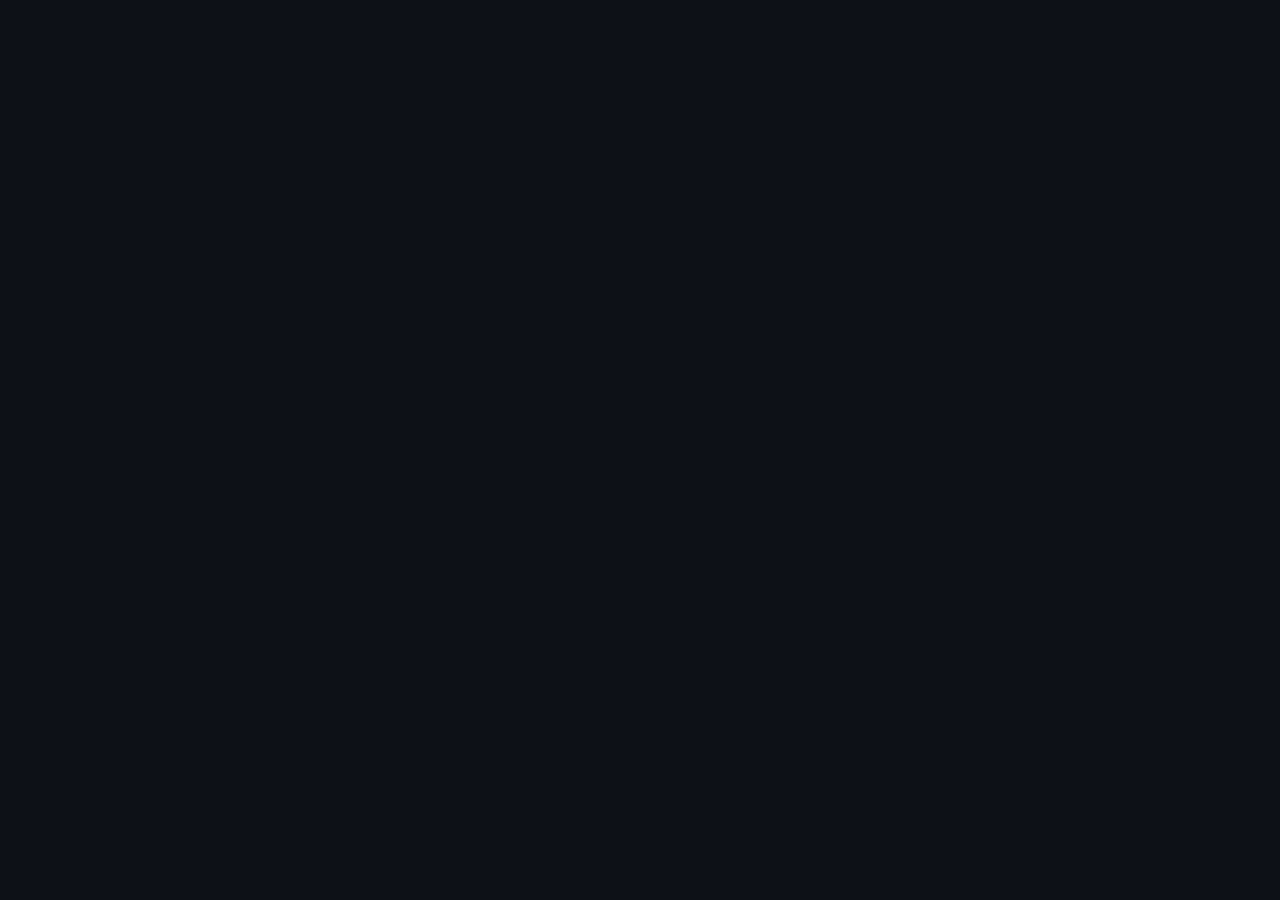
==== commit 4df07969: "creando mejor diseño" ====
--- a/desarrollo-de-aplicaciones.html
+++ b/desarrollo-de-aplicaciones.html
@@ -1,463 +1,278 @@
 <!DOCTYPE html>
-<html lang="es">
+<html>
 <head>
-  <meta charset="UTF-8" />
-  <meta name="viewport" content="width=device-width, initial-scale=1.0" />
-
-  <!-- ===== Primary Meta Tags ===== -->
-  <title>Desarrollo de Aplicaciones Móviles iOS y Android en Uruguay — urbanbit</title>
-  <meta name="title" content="Desarrollo de Aplicaciones Móviles iOS y Android en Uruguay — urbanbit" />
-  <meta name="description" content="Desarrollamos aplicaciones móviles híbridas para iOS y Android con React Native e Ionic en Uruguay. Juegos 2D/3D con Unity. Gestión integral desde wireframes hasta publicación en los stores." />
-  <meta name="keywords" content="desarrollo aplicaciones móviles Uruguay, apps iOS Android Uruguay, React Native Uruguay, Ionic Uruguay, desarrollo apps Uruguay, aplicaciones empresariales Uruguay, juegos Unity Uruguay, apps híbridas Uruguay" />
-  <meta name="author" content="urbanbit" />
-  <meta name="robots" content="index, follow, max-snippet:-1, max-image-preview:large, max-video-preview:-1" />
-  <meta name="language" content="Spanish" />
-  <meta name="theme-color" content="#00AEEF" />
-  <link rel="canonical" href="https://www.urbanbit.net/desarrollo-de-aplicaciones" />
-
-  <!-- ===== Open Graph / Facebook ===== -->
-  <meta property="og:type" content="website" />
-  <meta property="og:url" content="https://www.urbanbit.net/desarrollo-de-aplicaciones" />
-  <meta property="og:site_name" content="urbanbit" />
-  <meta property="og:locale" content="es_UY" />
-  <meta property="og:title" content="Desarrollo de Aplicaciones Móviles iOS y Android en Uruguay — urbanbit" />
-  <meta property="og:description" content="Apps híbridas para iOS y Android con React Native e Ionic. Juegos con Unity. Gestión completa desde wireframes hasta publicación en los stores." />
-  <meta property="og:image" content="https://www.urbanbit.net/og-image.svg" />
-  <meta property="og:image:alt" content="Desarrollo de Aplicaciones Móviles Uruguay — urbanbit" />
-
-  <!-- ===== Twitter Card ===== -->
-  <meta name="twitter:card" content="summary_large_image" />
-  <meta name="twitter:site" content="@urbanbitnet" />
-  <meta name="twitter:title" content="Desarrollo de Apps iOS y Android en Uruguay — urbanbit" />
-  <meta name="twitter:description" content="Apps híbridas con React Native e Ionic para iOS y Android. Juegos con Unity. Desde wireframes hasta los stores." />
-  <meta name="twitter:image" content="https://www.urbanbit.net/og-image.svg" />
-
-  <!-- ===== Geo Tags ===== -->
-  <meta name="geo.region" content="UY" />
-  <meta name="geo.placename" content="Uruguay" />
-
-  <!-- ===== Favicon ===== -->
-  <link rel="icon" type="image/png" href="logo.png" />
-  <link rel="apple-touch-icon" href="logo.png" />
-
-  <!-- ===== Preconnect / DNS Prefetch ===== -->
-  <link rel="preconnect" href="https://fonts.googleapis.com" />
-  <link rel="preconnect" href="https://fonts.gstatic.com" crossorigin />
-  <link rel="dns-prefetch" href="//cdnjs.cloudflare.com" />
-  <link rel="dns-prefetch" href="//unpkg.com" />
-
-  <!-- ===== Fonts & Styles ===== -->
-  <link href="https://fonts.googleapis.com/css2?family=Inter:wght@300;400;500;600;700;800;900&display=swap" rel="stylesheet" />
-  <link rel="stylesheet" href="https://cdnjs.cloudflare.com/ajax/libs/font-awesome/6.5.0/css/all.min.css" />
-  <link rel="stylesheet" href="https://unpkg.com/aos@2.3.1/dist/aos.css" />
-  <link rel="stylesheet" href="assets/css/style.css" />
-
-  <!-- ===== JSON-LD Structured Data ===== -->
-  <script type="application/ld+json">
-  {
-    "@context": "https://schema.org",
-    "@graph": [
-      {
-        "@type": "BreadcrumbList",
-        "itemListElement": [
-          { "@type": "ListItem", "position": 1, "name": "Inicio", "item": "https://www.urbanbit.net/" },
-          { "@type": "ListItem", "position": 2, "name": "Servicios", "item": "https://www.urbanbit.net/#servicios" },
-          { "@type": "ListItem", "position": 3, "name": "Desarrollo de Aplicaciones", "item": "https://www.urbanbit.net/desarrollo-de-aplicaciones" }
-        ]
-      },
-      {
-        "@type": "Service",
-        "@id": "https://www.urbanbit.net/desarrollo-de-aplicaciones#service",
-        "name": "Desarrollo de Aplicaciones Móviles",
-        "alternateName": "Apps iOS y Android Uruguay",
-        "description": "Desarrollamos aplicaciones móviles híbridas para iOS y Android con React Native e Ionic. También creamos juegos 2D y 3D con Unity. Gestión integral desde wireframes hasta la publicación en Google Play y App Store.",
-        "url": "https://www.urbanbit.net/desarrollo-de-aplicaciones",
-        "provider": {
-          "@type": "Organization",
-          "name": "urbanbit",
-          "url": "https://www.urbanbit.net"
-        },
-        "areaServed": { "@type": "Country", "name": "Uruguay" },
-        "aggregateRating": {
-          "@type": "AggregateRating",
-          "ratingValue": "4.9",
-          "reviewCount": "38",
-          "bestRating": "5",
-          "worstRating": "1"
-        },
-        "serviceType": "Mobile App Development",
-        "hasOfferCatalog": {
-          "@type": "OfferCatalog",
-          "name": "Servicios de desarrollo de aplicaciones",
-          "itemListElement": [
-            { "@type": "Offer", "itemOffered": { "@type": "Service", "name": "Aplicaciones Móviles iOS y Android" } },
-            { "@type": "Offer", "itemOffered": { "@type": "Service", "name": "Apps de Negocio y E-commerce" } },
-            { "@type": "Offer", "itemOffered": { "@type": "Service", "name": "Juegos y Apps Promocionales con Unity" } }
-          ]
-        }
-      },
-      {
-        "@type": "FAQPage",
-        "mainEntity": [
-          {
-            "@type": "Question",
-            "name": "¿Las apps funcionan en iOS y Android al mismo tiempo?",
-            "acceptedAnswer": {
-              "@type": "Answer",
-              "text": "Sí, desarrollamos aplicaciones híbridas con React Native e Ionic que funcionan perfectamente en ambas plataformas con un único código base, reduciendo costos y tiempos de desarrollo."
-            }
-          },
-          {
-            "@type": "Question",
-            "name": "¿Publican la app en Google Play y App Store?",
-            "acceptedAnswer": {
-              "@type": "Answer",
-              "text": "Sí, nos encargamos de todo el proceso de publicación en Google Play y App Store, incluyendo la configuración de cuentas de desarrollador, capturas de pantalla y descripción optimizada."
-            }
-          }
-        ]
-      }
-    ]
-  }
-  </script>
+<meta charset="utf-8">
+<meta name="viewport" content="width=device-width, initial-scale=1">
+<script src="./support.js"></script>
 </head>
 <body>
-
-  <!-- ===== NAVBAR ===== -->
-  <nav class="navbar" aria-label="Navegación principal">
-    <div class="nav-container">
-      <a href="index.html" class="nav-logo">
-        <img src="logo.png" alt="urbanbit — Agencia Web Uruguay" class="nav-logo-img" width="140" height="38">
-      </a>
-      <ul class="nav-links">
-        <li><a href="index.html#inicio">Inicio</a></li>
-        <li><a href="index.html#servicios">Servicios</a></li>
-        <li><a href="index.html#metodologia">Metodología</a></li>
-        <li><a href="index.html#tecnologias">Tecnologías</a></li>
-        <li><a href="index.html#portfolio">Portfolio</a></li>
-        <li><a href="index.html#contacto">Contacto</a></li>
-      </ul>
-      <a href="index.html#contacto" class="btn btn-primary nav-cta">Contactanos</a>
-      <div class="nav-hamburger" id="hamburger"><span></span><span></span><span></span></div>
+<x-dc>
+<helmet>
+<link rel="preconnect" href="https://fonts.googleapis.com">
+<link rel="preconnect" href="https://fonts.gstatic.com" crossorigin>
+<link href="https://fonts.googleapis.com/css2?family=Space+Grotesk:wght@400;500;600;700&family=IBM+Plex+Mono:wght@400;500&display=swap" rel="stylesheet">
+<link rel="stylesheet" href="https://cdnjs.cloudflare.com/ajax/libs/font-awesome/6.5.0/css/all.min.css">
+<style>
+  html { scroll-behavior: smooth; }
+  body { margin: 0; background: #0D1117; }
+  @keyframes ub-gridmove { from { background-position: 0 0, 0 0; } to { background-position: 0 66px, 66px 0; } }
+  @keyframes ub-orb { 0%,100% { transform: translate(0,0) scale(1); } 50% { transform: translate(5%,7%) scale(1.1); } }
+</style>
+</helmet>
+<div ref="{{ rootRef }}" style="position:relative; background:#0D1117; color:#fff; font-family:'Space Grotesk',system-ui,sans-serif; overflow-x:hidden; -webkit-font-smoothing:antialiased;">
+
+  <div data-role="topbar" style="position:fixed; top:0; left:0; height:3px; width:100%; background:linear-gradient(90deg,#00AEEF,#33BEFF); transform:scaleX(0); transform-origin:left; z-index:120; box-shadow:0 0 12px rgba(0,174,239,.6);"></div>
+
+  <nav style="position:fixed; top:0; left:0; right:0; min-height:66px; display:flex; align-items:center; justify-content:space-between; padding:0 clamp(16px,4vw,52px); z-index:110; background:rgba(13,17,23,.72); backdrop-filter:blur(12px); border-bottom:1px solid rgba(255,255,255,.06);">
+    <a href="index.html" style="display:flex; align-items:center;"><img src="uploads/logo.png" alt="urbanbit" style="height:24px; width:auto; display:block;" /></a>
+    <div style="display:flex; align-items:center; gap:clamp(12px,2.1vw,30px);">
+      <a href="index.html#inicio" data-navlink style="color:rgba(255,255,255,.72); text-decoration:none; font-size:14px;">Inicio</a>
+      <a href="index.html#servicios" data-navlink style="color:rgba(255,255,255,.72); text-decoration:none; font-size:14px;">Servicios</a>
+      <a href="index.html#metodologia" data-navlink style="color:rgba(255,255,255,.72); text-decoration:none; font-size:14px;">Metodología</a>
+      <a href="index.html#tecnologias" data-navlink style="color:rgba(255,255,255,.72); text-decoration:none; font-size:14px;">Tecnologías</a>
+      <a href="index.html#portfolio" data-navlink style="color:rgba(255,255,255,.72); text-decoration:none; font-size:14px;">Portfolio</a>
+      <a href="index.html#contacto" style="display:inline-flex; align-items:center; gap:8px; padding:9px 18px; border-radius:999px; background:#00AEEF; color:#04121a; text-decoration:none; font-size:14px; font-weight:600; box-shadow:0 8px 24px rgba(0,174,239,.25);" style-hover="background:#33BEFF;">Contactanos</a>
+      <button data-role="burger" aria-label="Menú" style="display:none; background:none; border:none; color:#fff; font-size:22px; cursor:pointer; padding:4px;"><i class="fas fa-bars"></i></button>
     </div>
   </nav>
-
-  <div class="nav-mobile" id="nav-mobile">
-    <a href="index.html#inicio">Inicio</a>
-    <a href="index.html#servicios">Servicios</a>
-    <a href="index.html#metodologia">Metodología</a>
-    <a href="index.html#tecnologias">Tecnologías</a>
-    <a href="index.html#portfolio">Portfolio</a>
-    <a href="index.html#contacto">Contacto</a>
-    <a href="index.html#contacto" class="btn btn-primary" style="margin-top:0.5rem;justify-content:center;">Contactanos</a>
+  <div data-role="mobilemenu" style="position:fixed; top:66px; left:0; right:0; z-index:105; background:rgba(13,17,23,.97); backdrop-filter:blur(12px); border-bottom:1px solid rgba(255,255,255,.08); flex-direction:column; padding:14px 20px 22px; gap:4px; display:none;">
+    <a href="index.html#inicio" data-mlink style="color:#fff; text-decoration:none; font-size:16px; padding:12px 0; border-bottom:1px solid rgba(255,255,255,.06);">Inicio</a>
+    <a href="index.html#servicios" data-mlink style="color:#fff; text-decoration:none; font-size:16px; padding:12px 0; border-bottom:1px solid rgba(255,255,255,.06);">Servicios</a>
+    <a href="index.html#metodologia" data-mlink style="color:#fff; text-decoration:none; font-size:16px; padding:12px 0; border-bottom:1px solid rgba(255,255,255,.06);">Metodología</a>
+    <a href="index.html#tecnologias" data-mlink style="color:#fff; text-decoration:none; font-size:16px; padding:12px 0; border-bottom:1px solid rgba(255,255,255,.06);">Tecnologías</a>
+    <a href="index.html#portfolio" data-mlink style="color:#fff; text-decoration:none; font-size:16px; padding:12px 0; border-bottom:1px solid rgba(255,255,255,.06);">Portfolio</a>
+    <a href="index.html#contacto" data-mlink style="margin-top:12px; text-align:center; padding:13px; border-radius:999px; background:#00AEEF; color:#04121a; text-decoration:none; font-weight:600;">Contactanos</a>
   </div>
 
-  <main id="main-content">
-
-  <!-- ===== PAGE HERO ===== -->
-  <section class="page-hero">
-    <div class="page-hero-grid"></div>
-    <div class="hero-orb hero-orb-1"></div>
-    <div class="hero-orb hero-orb-2"></div>
-    <div class="container">
-      <div class="page-hero-content">
-        <div class="breadcrumb">
-          <a href="index.html">Inicio</a>
-          <i class="fas fa-chevron-right"></i>
-          <a href="index.html#servicios">Servicios</a>
-          <i class="fas fa-chevron-right"></i>
-          <span style="color:var(--primary)">Desarrollo de Aplicaciones</span>
-        </div>
-        <div class="section-tag" style="margin-bottom:1rem;">Apps Móviles</div>
-        <h1>Aplicaciones móviles que <span class="gradient-text">hacen crecer</span> tu negocio</h1>
-        <p>Desarrollamos aplicaciones híbridas para iOS y Android con React Native e Ionic, y juegos 2D/3D con Unity. Gestión integral desde el wireframe hasta la publicación en los stores.</p>
-        <div class="hero-actions">
-          <a href="index.html#contacto" class="btn btn-primary btn-lg">
-            <i class="fas fa-paper-plane"></i> Solicitar presupuesto
-          </a>
-          <a href="#sub-servicios" class="btn btn-outline btn-lg">
-            <i class="fas fa-mobile-screen"></i> Ver servicios
-          </a>
-        </div>
-      </div>
-    </div>
-  </section>
-
-  <!-- ===== INTRO ===== -->
-  <section class="section-light">
-    <div class="container">
-      <div style="display:grid;grid-template-columns:1fr 1fr;gap:4rem;align-items:center;" class="intro-grid">
-        <div data-aos="fade-right">
-          <span class="section-tag">¿Por qué una app?</span>
-          <h2 class="section-title" style="text-align:left;margin-bottom:1.25rem;">Tu marca en el <span class="accent">bolsillo</span> de tus clientes</h2>
-          <p style="color:var(--text-dark-2);line-height:1.8;margin-bottom:1.5rem;">
-            Una aplicación móvil te permite conectar con tus clientes de forma directa, personalizada y constante. Las notificaciones push, la automatización y los nuevos canales de venta generan ingresos incluso mientras dormís.
-          </p>
-          <p style="color:var(--text-dark-2);line-height:1.8;margin-bottom:2rem;">
-            Urbanbit se encarga de todo: diseño gráfico, programación, integración con sistemas externos, y publicación en Google Play y App Store.
-          </p>
-          <div style="display:flex;flex-direction:column;gap:0.9rem;">
-            <div style="display:flex;align-items:center;gap:0.75rem;font-size:0.9rem;color:var(--text-dark-2);">
-              <div style="width:28px;height:28px;background:rgba(0,174,239,0.12);border-radius:8px;display:flex;align-items:center;justify-content:center;flex-shrink:0;"><i class="fas fa-check" style="color:var(--primary);font-size:0.7rem;"></i></div>
-              Una sola app para iOS y Android (código compartido)
-            </div>
-            <div style="display:flex;align-items:center;gap:0.75rem;font-size:0.9rem;color:var(--text-dark-2);">
-              <div style="width:28px;height:28px;background:rgba(0,174,239,0.12);border-radius:8px;display:flex;align-items:center;justify-content:center;flex-shrink:0;"><i class="fas fa-check" style="color:var(--primary);font-size:0.7rem;"></i></div>
-              Publicación en Google Play y App Store incluida
-            </div>
-            <div style="display:flex;align-items:center;gap:0.75rem;font-size:0.9rem;color:var(--text-dark-2);">
-              <div style="width:28px;height:28px;background:rgba(0,174,239,0.12);border-radius:8px;display:flex;align-items:center;justify-content:center;flex-shrink:0;"><i class="fas fa-check" style="color:var(--primary);font-size:0.7rem;"></i></div>
-              Notificaciones push para engagement directo
-            </div>
-            <div style="display:flex;align-items:center;gap:0.75rem;font-size:0.9rem;color:var(--text-dark-2);">
-              <div style="width:28px;height:28px;background:rgba(0,174,239,0.12);border-radius:8px;display:flex;align-items:center;justify-content:center;flex-shrink:0;"><i class="fas fa-check" style="color:var(--primary);font-size:0.7rem;"></i></div>
-              Integración con sistemas y APIs externas
-            </div>
-          </div>
-        </div>
-        <div data-aos="fade-left">
-          <div style="display:grid;grid-template-columns:1fr 1fr;gap:1rem;">
-            <div style="background:var(--bg-dark-2);border:1px solid var(--border-dark);border-radius:16px;padding:1.75rem;text-align:center;">
-              <i class="fab fa-google-play" style="font-size:2rem;color:var(--primary);display:block;margin-bottom:0.75rem;"></i>
-              <div style="font-size:0.82rem;color:var(--text-muted);">Google Play</div>
-            </div>
-            <div style="background:var(--bg-dark-2);border:1px solid var(--border-dark);border-radius:16px;padding:1.75rem;text-align:center;">
-              <i class="fab fa-app-store-ios" style="font-size:2rem;color:var(--primary);display:block;margin-bottom:0.75rem;"></i>
-              <div style="font-size:0.82rem;color:var(--text-muted);">App Store</div>
-            </div>
-            <div style="background:var(--bg-dark-2);border:1px solid var(--border-dark);border-radius:16px;padding:1.75rem;text-align:center;">
-              <i class="fab fa-react" style="font-size:2rem;color:#61DAFB;display:block;margin-bottom:0.75rem;"></i>
-              <div style="font-size:0.82rem;color:var(--text-muted);">React Native</div>
-            </div>
-            <div style="background:var(--bg-dark-2);border:1px solid var(--border-dark);border-radius:16px;padding:1.75rem;text-align:center;">
-              <i class="fas fa-gamepad" style="font-size:2rem;color:var(--primary);display:block;margin-bottom:0.75rem;"></i>
-              <div style="font-size:0.82rem;color:var(--text-muted);">Unity Games</div>
-            </div>
-          </div>
-        </div>
-      </div>
-    </div>
-  </section>
-
-  <!-- ===== FEATURES ===== -->
-  <section class="section-dark-2">
-    <div class="container">
-      <div class="section-header">
-        <span class="section-tag">Características</span>
-        <h2 class="section-title">Todo incluido en tu <span class="gradient-text">aplicación</span></h2>
-        <p class="section-subtitle" style="color:var(--text-muted)">Desarrollamos apps completas con todo lo que tu negocio necesita para crecer.</p>
-      </div>
-      <div class="features-grid">
-        <div class="feature-card" data-aos="fade-up">
-          <div class="feature-icon"><i class="fas fa-pencil-ruler"></i></div>
-          <h3>Diseño y Wireframes</h3>
-          <p>Diseñamos la experiencia de usuario completa antes de escribir una línea de código. Wireframes, mockups y prototipos interactivos.</p>
-        </div>
-        <div class="feature-card" data-aos="fade-up" data-aos-delay="80">
-          <div class="feature-icon"><i class="fas fa-code-branch"></i></div>
-          <h3>Apps Nativas e Híbridas</h3>
-          <p>Desarrollamos aplicaciones nativas (Swift/Kotlin) o híbridas (React Native, Ionic) según las necesidades y presupuesto de tu proyecto.</p>
-        </div>
-        <div class="feature-card" data-aos="fade-up" data-aos-delay="160">
-          <div class="feature-icon"><i class="fas fa-bell"></i></div>
-          <h3>Notificaciones Push</h3>
-          <p>Comunicación directa con tus usuarios con notificaciones personalizadas que aumentan el engagement y las conversiones.</p>
-        </div>
-        <div class="feature-card" data-aos="fade-up" data-aos-delay="80">
-          <div class="feature-icon"><i class="fas fa-plug"></i></div>
-          <h3>Integración de APIs</h3>
-          <p>Conectamos tu app con sistemas externos: pasarelas de pago, ERPs, CRMs, servicios de geolocalización y más.</p>
-        </div>
-        <div class="feature-card" data-aos="fade-up" data-aos-delay="160">
-          <div class="feature-icon"><i class="fas fa-server"></i></div>
-          <h3>Backend y Hosting</h3>
-          <p>Administración y mantenimiento del servidor backend que alimenta tu aplicación, con monitoreo de disponibilidad incluido.</p>
-        </div>
-        <div class="feature-card" data-aos="fade-up" data-aos-delay="240">
-          <div class="feature-icon"><i class="fas fa-chart-bar"></i></div>
-          <h3>Analytics Integrado</h3>
-          <p>Seguimiento del comportamiento de usuarios dentro de la app para tomar decisiones basadas en datos reales.</p>
-        </div>
-      </div>
-    </div>
-  </section>
-
-  <!-- ===== SUB-SERVICIOS ===== -->
-  <section class="section-dark" id="sub-servicios">
-    <div class="container">
-      <div class="section-header">
-        <span class="section-tag">Qué desarrollamos</span>
-        <h2 class="section-title">Tipos de <span class="gradient-text">aplicaciones</span></h2>
-        <p class="section-subtitle" style="color:var(--text-muted)">Soluciones digitales para cada necesidad de negocio.</p>
-      </div>
-      <div class="sub-services">
-        <div class="sub-service" data-aos="fade-up">
-          <div class="sub-service-icon"><i class="fas fa-mobile-screen-button"></i></div>
-          <div>
-            <h3>Aplicaciones Móviles (iOS & Android)</h3>
-            <p>Desarrollamos apps híbridas con React Native e Ionic que funcionan perfectamente en ambas plataformas con una sola base de código, reduciendo costos y tiempos de desarrollo significativamente.</p>
-            <ul class="sub-service-list">
-              <li><i class="fas fa-circle-dot"></i> Compatibilidad iOS y Android simultánea</li>
-              <li><i class="fas fa-circle-dot"></i> Acceso a cámara, GPS y sensores nativos</li>
-              <li><i class="fas fa-circle-dot"></i> Login social (Google, Facebook, Apple)</li>
-              <li><i class="fas fa-circle-dot"></i> Soporte offline y sincronización</li>
-              <li><i class="fas fa-circle-dot"></i> Publicación en los stores incluida</li>
-            </ul>
-          </div>
-        </div>
-
-        <div class="sub-service" data-aos="fade-up" data-aos-delay="100">
-          <div class="sub-service-icon"><i class="fas fa-store"></i></div>
-          <div>
-            <h3>Apps de Negocio y E-commerce</h3>
-            <p>Fortalecemos tu marca con una app propia que abre nuevos canales de venta, automatiza procesos de negocio y fideliza clientes a través de programas de lealtad y notificaciones personalizadas.</p>
-            <ul class="sub-service-list">
-              <li><i class="fas fa-circle-dot"></i> Catálogo de productos y carrito</li>
-              <li><i class="fas fa-circle-dot"></i> Pasarelas de pago integradas</li>
-              <li><i class="fas fa-circle-dot"></i> Programa de puntos y fidelización</li>
-              <li><i class="fas fa-circle-dot"></i> Gestión de pedidos en tiempo real</li>
-              <li><i class="fas fa-circle-dot"></i> Panel de administración web</li>
-            </ul>
-          </div>
-        </div>
-
-        <div class="sub-service" data-aos="fade-up" data-aos-delay="200">
-          <div class="sub-service-icon"><i class="fas fa-gamepad"></i></div>
-          <div>
-            <h3>Juegos y Apps Promocionales</h3>
-            <p>Creamos experiencias interactivas con Unity para iOS, Android y web. Juegos 2D/3D, concursos digitales y aplicaciones promocionales integradas con redes sociales para puntos de venta y campañas.</p>
-            <ul class="sub-service-list">
-              <li><i class="fas fa-circle-dot"></i> Juegos 2D y 3D con Unity</li>
-              <li><i class="fas fa-circle-dot"></i> Integración con redes sociales</li>
-              <li><i class="fas fa-circle-dot"></i> Sistemas de puntos y rankings</li>
-              <li><i class="fas fa-circle-dot"></i> Experiencias de realidad aumentada</li>
-              <li><i class="fas fa-circle-dot"></i> Multiplataforma: móvil y web</li>
-            </ul>
-          </div>
-        </div>
-      </div>
-    </div>
-  </section>
-
-  <!-- ===== PROCESO ===== -->
-  <section class="section-dark-2">
-    <div class="container">
-      <div class="section-header">
-        <span class="section-tag">Proceso</span>
-        <h2 class="section-title">De la idea al <span class="gradient-text">store</span></h2>
-        <p class="section-subtitle" style="color:var(--text-muted)">Un proceso claro y transparente para que siempre sepas en qué etapa está tu proyecto.</p>
-      </div>
-      <div class="methodology-grid">
-        <div class="method-step" data-aos="fade-up">
-          <div class="method-number">Paso 01</div>
-          <div class="method-icon"><i class="fas fa-lightbulb"></i></div>
-          <h3>Definición y Wireframes</h3>
-          <p>Analizamos tus objetivos, definimos las funcionalidades, diseñamos los wireframes y creamos el prototipo navegable.</p>
-        </div>
-        <div class="method-step" data-aos="fade-up" data-aos-delay="120">
-          <div class="method-number">Paso 02</div>
-          <div class="method-icon"><i class="fas fa-code"></i></div>
-          <h3>Desarrollo e Integración</h3>
-          <p>Programamos la aplicación, integramos APIs y sistemas externos, y realizamos testing exhaustivo en dispositivos reales.</p>
-        </div>
-        <div class="method-step" data-aos="fade-up" data-aos-delay="240">
-          <div class="method-number">Paso 03</div>
-          <div class="method-icon"><i class="fas fa-rocket"></i></div>
-          <h3>Publicación y Soporte</h3>
-          <p>Publicamos en Google Play y App Store, monitoreamos el rendimiento y brindamos soporte continuo post-lanzamiento.</p>
-        </div>
-      </div>
-    </div>
-  </section>
-
-  <!-- ===== TECNOLOGÍAS ===== -->
-  <section class="section-dark">
-    <div class="container">
-      <div class="section-header">
-        <span class="section-tag">Stack</span>
-        <h2 class="section-title">Tecnologías que <span class="gradient-text">usamos</span></h2>
-      </div>
-      <div class="tech-badges" style="justify-content:center;" data-aos="fade-up">
-        <span class="tech-badge"><i class="fab fa-react" style="color:#61DAFB;"></i> React Native</span>
-        <span class="tech-badge"><i class="fas fa-mobile-screen" style="color:#54C5F8;"></i> Flutter</span>
-        <span class="tech-badge"><i class="fas fa-bolt" style="color:#3880FF;"></i> Ionic</span>
-        <span class="tech-badge"><i class="fas fa-gamepad" style="color:var(--primary);"></i> Unity</span>
-        <span class="tech-badge"><i class="fab fa-android" style="color:#3DDC84;"></i> Android (Kotlin)</span>
-        <span class="tech-badge"><i class="fab fa-apple" style="color:#aaa;"></i> iOS (Swift)</span>
-        <span class="tech-badge"><i class="fab fa-node-js" style="color:#339933;"></i> Node.js</span>
-        <span class="tech-badge"><i class="fas fa-database" style="color:#4479A1;"></i> MySQL</span>
-        <span class="tech-badge"><i class="fab fa-google-play" style="color:#34A853;"></i> Google Play</span>
-        <span class="tech-badge"><i class="fab fa-app-store-ios" style="color:#0D96F6;"></i> App Store</span>
-      </div>
-    </div>
-  </section>
-
-  <!-- ===== CTA BANNER ===== -->
-  <section class="cta-banner">
-    <div class="container">
-      <h2 data-aos="fade-up">¿Tenés la idea de una app?</h2>
-      <p data-aos="fade-up" data-aos-delay="80">Contanos tu concepto y te ayudamos a convertirlo en realidad. Respuesta en menos de 24 horas.</p>
-      <a href="index.html#contacto" class="btn btn-white btn-lg" data-aos="fade-up" data-aos-delay="160">
-        <i class="fas fa-paper-plane"></i> Solicitar presupuesto gratis
-      </a>
-    </div>
-  </section>
-
-  </main>
-
-  <!-- ===== FOOTER ===== -->
-  <footer class="footer">
-    <div class="container">
-      <div class="footer-grid">
-        <div class="footer-brand">
-          <a href="index.html" class="nav-logo">
-            <img src="logo.png" alt="urbanbit" class="nav-logo-img" style="height:32px;">
-          </a>
-          <p>Hacemos tu empresa visible en internet. Web Design &amp; IT Solutions desde Uruguay para el mundo.</p>
-          <address style="font-style:normal;font-size:0.8rem;color:var(--text-muted);margin-bottom:1.25rem;line-height:1.8;">
-            <strong style="color:var(--text-light);">urbanbit</strong> · Montevideo, Uruguay<br>
-            <a href="tel:+59899576683" style="color:var(--text-muted);">099 57 66 83</a> ·
-            <a href="mailto:hello@urbanbit.net" style="color:var(--text-muted);">hello@urbanbit.net</a>
-          </address>
-          <div class="footer-social">
-            <a href="https://www.facebook.com/urbanbit/" target="_blank" rel="noopener" class="social-link" aria-label="Seguinos en Facebook"><i class="fab fa-facebook-f"></i></a>
-            <a href="https://www.instagram.com/urbanbitnet/" target="_blank" rel="noopener" class="social-link" aria-label="Seguinos en Instagram"><i class="fab fa-instagram"></i></a>
-            <a href="https://www.linkedin.com/company/urbanbitnet" target="_blank" rel="noopener" class="social-link" aria-label="Seguinos en LinkedIn"><i class="fab fa-linkedin-in"></i></a>
-          </div>
-        </div>
-        <div class="footer-col">
-          <h4>Servicios</h4>
-          <ul>
-            <li><a href="desarrollo-web-responsive.html">Diseño Web Responsive</a></li>
-            <li><a href="desarrollo-de-aplicaciones.html">Desarrollo de Apps</a></li>
-            <li><a href="marketing-digital.html">Marketing Digital</a></li>
-          </ul>
-        </div>
-        <div class="footer-col">
-          <h4>Empresa</h4>
-          <ul>
-            <li><a href="index.html#servicios">¿Qué hacemos?</a></li>
-            <li><a href="index.html#metodologia">Metodología</a></li>
-            <li><a href="index.html#portfolio">Portfolio</a></li>
-          </ul>
-        </div>
-        <div class="footer-col">
-          <h4>Contacto</h4>
-          <ul>
-            <li><a href="mailto:hello@urbanbit.net"><i class="fas fa-envelope" style="width:16px;color:var(--primary);"></i> hello@urbanbit.net</a></li>
-            <li><a href="tel:+59899576683"><i class="fas fa-phone" style="width:16px;color:var(--primary);"></i> 099 57 66 83</a></li>
-            <li><a href="https://wa.me/59899576683" target="_blank" rel="noopener"><i class="fab fa-whatsapp" style="width:16px;color:var(--primary);"></i> WhatsApp</a></li>
-          </ul>
-        </div>
-      </div>
-      <div class="footer-bottom">
-        <p>&copy; 2026 <a href="index.html">urbanbit</a>. Todos los derechos reservados.</p>
-        <p>Hecho con <i class="fas fa-heart" style="color:var(--primary);font-size:0.75rem;"></i> en Uruguay</p>
-      </div>
+  <!-- PAGE HERO -->
+  <section data-screen-label="Hero" style="position:relative; padding:calc(66px + clamp(50px,10vh,110px)) clamp(18px,5vw,80px) clamp(60px,10vh,110px); overflow:hidden;">
+    <div style="position:absolute; top:-10%; right:-6%; width:min(60vw,560px); height:min(60vw,560px); border-radius:50%; background:radial-gradient(circle, rgba(0,174,239,.22), rgba(0,174,239,0) 62%); filter:blur(16px); animation:ub-orb 9s ease-in-out infinite; pointer-events:none;"></div>
+    <div style="position:absolute; left:0; right:0; bottom:0; height:40%; perspective:520px; perspective-origin:50% 100%; overflow:hidden; pointer-events:none; opacity:.5;">
+      <div style="position:absolute; left:-60%; right:-60%; top:-10%; bottom:0; background-image:linear-gradient(rgba(0,174,239,.5) 1.5px, transparent 1.5px), linear-gradient(90deg, rgba(0,174,239,.3) 1.5px, transparent 1.5px); background-size:66px 66px; animation:ub-gridmove 6s linear infinite; transform-origin:50% 100%; transform:rotateX(72deg); -webkit-mask-image:linear-gradient(to top, #000 10%, transparent 90%); mask-image:linear-gradient(to top, #000 10%, transparent 90%);"></div>
+    </div>
+    <div style="position:relative; max-width:900px; margin:0 auto; text-align:center;">
+      <div style="display:flex; align-items:center; justify-content:center; gap:8px; font-family:'IBM Plex Mono',monospace; font-size:12px; color:rgba(255,255,255,.5); margin-bottom:20px;">
+        <a href="index.html" style="color:rgba(255,255,255,.5); text-decoration:none;">Inicio</a><i class="fas fa-chevron-right" style="font-size:9px;"></i>
+        <a href="index.html#servicios" style="color:rgba(255,255,255,.5); text-decoration:none;">Servicios</a><i class="fas fa-chevron-right" style="font-size:9px;"></i>
+        <span style="color:#33BEFF;">Desarrollo de Aplicaciones</span>
+      </div>
+      <div style="display:inline-block; padding:6px 14px; border-radius:999px; border:1px solid rgba(0,174,239,.35); background:rgba(0,174,239,.07); font-family:'IBM Plex Mono',monospace; font-size:12px; letter-spacing:.1em; color:#33BEFF; margin-bottom:22px;">APPS MÓVILES</div>
+      <h1 style="margin:0; font-size:clamp(2.3rem,6vw,4.6rem); line-height:1.02; font-weight:700; letter-spacing:-.03em;">Aplicaciones móviles que <span style="background:linear-gradient(120deg,#00AEEF,#33BEFF); -webkit-background-clip:text; background-clip:text; color:transparent;">hacen crecer</span> tu negocio</h1>
+      <p style="margin:24px auto 0; max-width:640px; font-size:clamp(1rem,1.6vw,1.18rem); line-height:1.55; color:rgba(255,255,255,.62);">Apps híbridas para iOS y Android con React Native e Ionic, y juegos 2D/3D con Unity. Gestión integral desde el wireframe hasta la publicación en los stores.</p>
+      <div style="display:flex; flex-wrap:wrap; gap:14px; justify-content:center; margin-top:32px;">
+        <a href="index.html#contacto" style="display:inline-flex; align-items:center; gap:9px; padding:14px 28px; border-radius:999px; background:#00AEEF; color:#04121a; text-decoration:none; font-size:1rem; font-weight:600; box-shadow:0 10px 34px rgba(0,174,239,.3);" style-hover="background:#33BEFF;"><i class="fas fa-paper-plane"></i> Solicitar presupuesto</a>
+        <a href="#sub-servicios" style="display:inline-flex; align-items:center; gap:9px; padding:14px 28px; border-radius:999px; background:transparent; color:#fff; text-decoration:none; font-size:1rem; font-weight:500; border:1px solid rgba(255,255,255,.22);" style-hover="border-color:rgba(0,174,239,.6);"><i class="fas fa-mobile-screen"></i> Ver servicios</a>
+      </div>
+    </div>
+  </section>
+
+  <!-- INTRO -->
+  <section style="position:relative; z-index:2; background:#12181F; padding:clamp(70px,11vh,120px) clamp(18px,5vw,80px); border-top:1px solid rgba(255,255,255,.05);">
+    <div style="max-width:1150px; margin:0 auto; display:grid; grid-template-columns:repeat(auto-fit,minmax(320px,1fr)); gap:clamp(32px,5vw,64px); align-items:center;">
+      <div data-reveal style="opacity:0; transform:translateY(28px); transition:all .7s cubic-bezier(.2,.7,.2,1);">
+        <div style="font-family:'IBM Plex Mono',monospace; font-size:12px; letter-spacing:.14em; color:#33BEFF;">// ¿POR QUÉ UNA APP?</div>
+        <h2 style="margin:14px 0 18px; font-size:clamp(1.7rem,3.6vw,2.7rem); font-weight:700; letter-spacing:-.02em; line-height:1.1;">Tu marca en el <span style="background:linear-gradient(120deg,#00AEEF,#33BEFF); -webkit-background-clip:text; background-clip:text; color:transparent;">bolsillo</span> de tus clientes</h2>
+        <p style="margin:0 0 16px; font-size:1rem; line-height:1.75; color:rgba(255,255,255,.6);">Una app te permite conectar con tus clientes de forma directa y constante. Notificaciones push, automatización y nuevos canales de venta generan ingresos incluso mientras dormís.</p>
+        <p style="margin:0 0 26px; font-size:1rem; line-height:1.75; color:rgba(255,255,255,.6);">Urbanbit se encarga de todo: diseño gráfico, programación, integración con sistemas externos y publicación en Google Play y App Store.</p>
+        <div style="display:flex; flex-direction:column; gap:12px;">
+          <div style="display:flex; align-items:center; gap:12px; font-size:.94rem; color:rgba(255,255,255,.72);"><span style="width:26px; height:26px; border-radius:8px; background:rgba(0,174,239,.14); display:flex; align-items:center; justify-content:center; color:#33BEFF; font-size:.7rem; flex-shrink:0;"><i class="fas fa-check"></i></span>Una sola app para iOS y Android (código compartido)</div>
+          <div style="display:flex; align-items:center; gap:12px; font-size:.94rem; color:rgba(255,255,255,.72);"><span style="width:26px; height:26px; border-radius:8px; background:rgba(0,174,239,.14); display:flex; align-items:center; justify-content:center; color:#33BEFF; font-size:.7rem; flex-shrink:0;"><i class="fas fa-check"></i></span>Publicación en Google Play y App Store incluida</div>
+          <div style="display:flex; align-items:center; gap:12px; font-size:.94rem; color:rgba(255,255,255,.72);"><span style="width:26px; height:26px; border-radius:8px; background:rgba(0,174,239,.14); display:flex; align-items:center; justify-content:center; color:#33BEFF; font-size:.7rem; flex-shrink:0;"><i class="fas fa-check"></i></span>Notificaciones push para engagement directo</div>
+          <div style="display:flex; align-items:center; gap:12px; font-size:.94rem; color:rgba(255,255,255,.72);"><span style="width:26px; height:26px; border-radius:8px; background:rgba(0,174,239,.14); display:flex; align-items:center; justify-content:center; color:#33BEFF; font-size:.7rem; flex-shrink:0;"><i class="fas fa-check"></i></span>Integración con sistemas y APIs externas</div>
+        </div>
+      </div>
+      <div data-reveal data-delay="120" style="opacity:0; transform:translateY(28px); transition:all .7s cubic-bezier(.2,.7,.2,1); display:grid; grid-template-columns:1fr 1fr; gap:16px;">
+        <div style="background:#0F151C; border:1px solid rgba(255,255,255,.08); border-radius:16px; padding:28px; text-align:center;"><i class="fab fa-google-play" style="font-size:30px; color:#33BEFF; display:block; margin-bottom:12px;"></i><div style="font-size:.85rem; color:rgba(255,255,255,.55);">Google Play</div></div>
+        <div style="background:#0F151C; border:1px solid rgba(255,255,255,.08); border-radius:16px; padding:28px; text-align:center;"><i class="fab fa-app-store-ios" style="font-size:30px; color:#33BEFF; display:block; margin-bottom:12px;"></i><div style="font-size:.85rem; color:rgba(255,255,255,.55);">App Store</div></div>
+        <div style="background:#0F151C; border:1px solid rgba(255,255,255,.08); border-radius:16px; padding:28px; text-align:center;"><i class="fab fa-react" style="font-size:30px; color:#61DAFB; display:block; margin-bottom:12px;"></i><div style="font-size:.85rem; color:rgba(255,255,255,.55);">React Native</div></div>
+        <div style="background:#0F151C; border:1px solid rgba(255,255,255,.08); border-radius:16px; padding:28px; text-align:center;"><i class="fas fa-gamepad" style="font-size:30px; color:#33BEFF; display:block; margin-bottom:12px;"></i><div style="font-size:.85rem; color:rgba(255,255,255,.55);">Unity Games</div></div>
+      </div>
+    </div>
+  </section>
+
+  <!-- FEATURES -->
+  <section style="position:relative; z-index:2; background:#0D1117; padding:clamp(70px,11vh,120px) clamp(18px,5vw,80px); border-top:1px solid rgba(255,255,255,.05);">
+    <div style="max-width:1150px; margin:0 auto;">
+      <div data-reveal style="opacity:0; transform:translateY(28px); transition:all .7s cubic-bezier(.2,.7,.2,1); text-align:center; margin-bottom:clamp(38px,5vh,54px);">
+        <div style="font-family:'IBM Plex Mono',monospace; font-size:12px; letter-spacing:.14em; color:#33BEFF;">// CARACTERÍSTICAS</div>
+        <h2 style="margin:14px 0 0; font-size:clamp(1.9rem,4.2vw,3rem); font-weight:700; letter-spacing:-.02em;">Todo incluido en tu <span style="background:linear-gradient(120deg,#00AEEF,#33BEFF); -webkit-background-clip:text; background-clip:text; color:transparent;">aplicación</span></h2>
+      </div>
+      <div style="display:grid; grid-template-columns:repeat(auto-fit,minmax(280px,1fr)); gap:18px;">
+        <div data-reveal style="opacity:0; transform:translateY(30px); transition:all .7s cubic-bezier(.2,.7,.2,1); padding:28px; border-radius:16px; background:linear-gradient(180deg,#161C24,#12181F); border:1px solid rgba(255,255,255,.07);" style-hover="border-color:rgba(0,174,239,.5); transform:translateY(-4px);"><div style="width:48px; height:48px; border-radius:12px; background:rgba(0,174,239,.12); border:1px solid rgba(0,174,239,.3); display:flex; align-items:center; justify-content:center; color:#33BEFF; font-size:20px;"><i class="fas fa-pencil-ruler"></i></div><h3 style="margin:20px 0 10px; font-size:1.2rem; font-weight:600;">Diseño y Wireframes</h3><p style="margin:0; font-size:.93rem; line-height:1.6; color:rgba(255,255,255,.55);">Diseñamos la experiencia de usuario completa antes de escribir código. Wireframes, mockups y prototipos.</p></div>
+        <div data-reveal data-delay="80" style="opacity:0; transform:translateY(30px); transition:all .7s cubic-bezier(.2,.7,.2,1); padding:28px; border-radius:16px; background:linear-gradient(180deg,#161C24,#12181F); border:1px solid rgba(255,255,255,.07);" style-hover="border-color:rgba(0,174,239,.5); transform:translateY(-4px);"><div style="width:48px; height:48px; border-radius:12px; background:rgba(0,174,239,.12); border:1px solid rgba(0,174,239,.3); display:flex; align-items:center; justify-content:center; color:#33BEFF; font-size:20px;"><i class="fas fa-code-branch"></i></div><h3 style="margin:20px 0 10px; font-size:1.2rem; font-weight:600;">Apps Nativas e Híbridas</h3><p style="margin:0; font-size:.93rem; line-height:1.6; color:rgba(255,255,255,.55);">Desarrollamos apps nativas (Swift/Kotlin) o híbridas (React Native, Ionic) según tu proyecto.</p></div>
+        <div data-reveal data-delay="160" style="opacity:0; transform:translateY(30px); transition:all .7s cubic-bezier(.2,.7,.2,1); padding:28px; border-radius:16px; background:linear-gradient(180deg,#161C24,#12181F); border:1px solid rgba(255,255,255,.07);" style-hover="border-color:rgba(0,174,239,.5); transform:translateY(-4px);"><div style="width:48px; height:48px; border-radius:12px; background:rgba(0,174,239,.12); border:1px solid rgba(0,174,239,.3); display:flex; align-items:center; justify-content:center; color:#33BEFF; font-size:20px;"><i class="fas fa-bell"></i></div><h3 style="margin:20px 0 10px; font-size:1.2rem; font-weight:600;">Notificaciones Push</h3><p style="margin:0; font-size:.93rem; line-height:1.6; color:rgba(255,255,255,.55);">Comunicación directa con tus usuarios con notificaciones que aumentan el engagement.</p></div>
+        <div data-reveal style="opacity:0; transform:translateY(30px); transition:all .7s cubic-bezier(.2,.7,.2,1); padding:28px; border-radius:16px; background:linear-gradient(180deg,#161C24,#12181F); border:1px solid rgba(255,255,255,.07);" style-hover="border-color:rgba(0,174,239,.5); transform:translateY(-4px);"><div style="width:48px; height:48px; border-radius:12px; background:rgba(0,174,239,.12); border:1px solid rgba(0,174,239,.3); display:flex; align-items:center; justify-content:center; color:#33BEFF; font-size:20px;"><i class="fas fa-plug"></i></div><h3 style="margin:20px 0 10px; font-size:1.2rem; font-weight:600;">Integración de APIs</h3><p style="margin:0; font-size:.93rem; line-height:1.6; color:rgba(255,255,255,.55);">Conectamos tu app con sistemas externos: pasarelas de pago, ERPs, CRMs y geolocalización.</p></div>
+        <div data-reveal data-delay="80" style="opacity:0; transform:translateY(30px); transition:all .7s cubic-bezier(.2,.7,.2,1); padding:28px; border-radius:16px; background:linear-gradient(180deg,#161C24,#12181F); border:1px solid rgba(255,255,255,.07);" style-hover="border-color:rgba(0,174,239,.5); transform:translateY(-4px);"><div style="width:48px; height:48px; border-radius:12px; background:rgba(0,174,239,.12); border:1px solid rgba(0,174,239,.3); display:flex; align-items:center; justify-content:center; color:#33BEFF; font-size:20px;"><i class="fas fa-server"></i></div><h3 style="margin:20px 0 10px; font-size:1.2rem; font-weight:600;">Backend y Hosting</h3><p style="margin:0; font-size:.93rem; line-height:1.6; color:rgba(255,255,255,.55);">Administración y mantenimiento del servidor backend, con monitoreo de disponibilidad incluido.</p></div>
+        <div data-reveal data-delay="160" style="opacity:0; transform:translateY(30px); transition:all .7s cubic-bezier(.2,.7,.2,1); padding:28px; border-radius:16px; background:linear-gradient(180deg,#161C24,#12181F); border:1px solid rgba(255,255,255,.07);" style-hover="border-color:rgba(0,174,239,.5); transform:translateY(-4px);"><div style="width:48px; height:48px; border-radius:12px; background:rgba(0,174,239,.12); border:1px solid rgba(0,174,239,.3); display:flex; align-items:center; justify-content:center; color:#33BEFF; font-size:20px;"><i class="fas fa-chart-bar"></i></div><h3 style="margin:20px 0 10px; font-size:1.2rem; font-weight:600;">Analytics Integrado</h3><p style="margin:0; font-size:.93rem; line-height:1.6; color:rgba(255,255,255,.55);">Seguimiento del comportamiento de usuarios para tomar decisiones basadas en datos reales.</p></div>
+      </div>
+    </div>
+  </section>
+
+  <!-- SUB-SERVICIOS -->
+  <section id="sub-servicios" style="position:relative; z-index:2; background:#0B0F14; padding:clamp(70px,11vh,120px) clamp(18px,5vw,80px); border-top:1px solid rgba(255,255,255,.05);">
+    <div style="max-width:1000px; margin:0 auto;">
+      <div data-reveal style="opacity:0; transform:translateY(28px); transition:all .7s cubic-bezier(.2,.7,.2,1); text-align:center; margin-bottom:clamp(38px,5vh,54px);">
+        <div style="font-family:'IBM Plex Mono',monospace; font-size:12px; letter-spacing:.14em; color:#33BEFF;">// QUÉ DESARROLLAMOS</div>
+        <h2 style="margin:14px 0 0; font-size:clamp(1.9rem,4.2vw,3rem); font-weight:700; letter-spacing:-.02em;">Tipos de <span style="background:linear-gradient(120deg,#00AEEF,#33BEFF); -webkit-background-clip:text; background-clip:text; color:transparent;">aplicaciones</span></h2>
+      </div>
+      <div style="display:flex; flex-direction:column; gap:18px;">
+        <div data-reveal style="opacity:0; transform:translateY(28px); transition:all .7s cubic-bezier(.2,.7,.2,1); display:flex; gap:24px; flex-wrap:wrap; padding:32px; border-radius:18px; background:linear-gradient(160deg,#161C24,#10161D); border:1px solid rgba(255,255,255,.08);">
+          <div style="width:60px; height:60px; border-radius:14px; background:rgba(0,174,239,.12); border:1px solid rgba(0,174,239,.3); display:flex; align-items:center; justify-content:center; color:#33BEFF; font-size:24px; flex-shrink:0;"><i class="fas fa-mobile-screen-button"></i></div>
+          <div style="flex:1; min-width:240px;"><h3 style="margin:0 0 10px; font-size:1.4rem; font-weight:600;">Aplicaciones Móviles (iOS &amp; Android)</h3><p style="margin:0 0 16px; font-size:.96rem; line-height:1.6; color:rgba(255,255,255,.58);">Apps híbridas con React Native e Ionic que funcionan en ambas plataformas con una sola base de código, reduciendo costos y tiempos.</p><div style="display:grid; grid-template-columns:repeat(auto-fit,minmax(220px,1fr)); gap:8px;"><span style="font-size:.88rem; color:rgba(255,255,255,.6);"><i class="fas fa-circle-dot" style="color:#00AEEF; font-size:.6rem; margin-right:8px;"></i>Compatibilidad iOS y Android</span><span style="font-size:.88rem; color:rgba(255,255,255,.6);"><i class="fas fa-circle-dot" style="color:#00AEEF; font-size:.6rem; margin-right:8px;"></i>Acceso a cámara, GPS y sensores</span><span style="font-size:.88rem; color:rgba(255,255,255,.6);"><i class="fas fa-circle-dot" style="color:#00AEEF; font-size:.6rem; margin-right:8px;"></i>Login social (Google, Apple)</span><span style="font-size:.88rem; color:rgba(255,255,255,.6);"><i class="fas fa-circle-dot" style="color:#00AEEF; font-size:.6rem; margin-right:8px;"></i>Soporte offline y sincronización</span><span style="font-size:.88rem; color:rgba(255,255,255,.6);"><i class="fas fa-circle-dot" style="color:#00AEEF; font-size:.6rem; margin-right:8px;"></i>Publicación en los stores incluida</span></div></div>
+        </div>
+        <div data-reveal data-delay="100" style="opacity:0; transform:translateY(28px); transition:all .7s cubic-bezier(.2,.7,.2,1); display:flex; gap:24px; flex-wrap:wrap; padding:32px; border-radius:18px; background:linear-gradient(160deg,#161C24,#10161D); border:1px solid rgba(255,255,255,.08);">
+          <div style="width:60px; height:60px; border-radius:14px; background:rgba(0,174,239,.12); border:1px solid rgba(0,174,239,.3); display:flex; align-items:center; justify-content:center; color:#33BEFF; font-size:24px; flex-shrink:0;"><i class="fas fa-store"></i></div>
+          <div style="flex:1; min-width:240px;"><h3 style="margin:0 0 10px; font-size:1.4rem; font-weight:600;">Apps de Negocio y E-commerce</h3><p style="margin:0 0 16px; font-size:.96rem; line-height:1.6; color:rgba(255,255,255,.58);">Fortalecemos tu marca con una app propia que abre nuevos canales de venta, automatiza procesos y fideliza clientes.</p><div style="display:grid; grid-template-columns:repeat(auto-fit,minmax(220px,1fr)); gap:8px;"><span style="font-size:.88rem; color:rgba(255,255,255,.6);"><i class="fas fa-circle-dot" style="color:#00AEEF; font-size:.6rem; margin-right:8px;"></i>Catálogo de productos y carrito</span><span style="font-size:.88rem; color:rgba(255,255,255,.6);"><i class="fas fa-circle-dot" style="color:#00AEEF; font-size:.6rem; margin-right:8px;"></i>Pasarelas de pago integradas</span><span style="font-size:.88rem; color:rgba(255,255,255,.6);"><i class="fas fa-circle-dot" style="color:#00AEEF; font-size:.6rem; margin-right:8px;"></i>Programa de puntos y fidelización</span><span style="font-size:.88rem; color:rgba(255,255,255,.6);"><i class="fas fa-circle-dot" style="color:#00AEEF; font-size:.6rem; margin-right:8px;"></i>Gestión de pedidos en tiempo real</span><span style="font-size:.88rem; color:rgba(255,255,255,.6);"><i class="fas fa-circle-dot" style="color:#00AEEF; font-size:.6rem; margin-right:8px;"></i>Panel de administración web</span></div></div>
+        </div>
+        <div data-reveal data-delay="200" style="opacity:0; transform:translateY(28px); transition:all .7s cubic-bezier(.2,.7,.2,1); display:flex; gap:24px; flex-wrap:wrap; padding:32px; border-radius:18px; background:linear-gradient(160deg,#161C24,#10161D); border:1px solid rgba(255,255,255,.08);">
+          <div style="width:60px; height:60px; border-radius:14px; background:rgba(0,174,239,.12); border:1px solid rgba(0,174,239,.3); display:flex; align-items:center; justify-content:center; color:#33BEFF; font-size:24px; flex-shrink:0;"><i class="fas fa-gamepad"></i></div>
+          <div style="flex:1; min-width:240px;"><h3 style="margin:0 0 10px; font-size:1.4rem; font-weight:600;">Juegos y Apps Promocionales</h3><p style="margin:0 0 16px; font-size:.96rem; line-height:1.6; color:rgba(255,255,255,.58);">Experiencias interactivas con Unity para iOS, Android y web. Juegos 2D/3D, concursos y apps promocionales integradas con redes sociales.</p><div style="display:grid; grid-template-columns:repeat(auto-fit,minmax(220px,1fr)); gap:8px;"><span style="font-size:.88rem; color:rgba(255,255,255,.6);"><i class="fas fa-circle-dot" style="color:#00AEEF; font-size:.6rem; margin-right:8px;"></i>Juegos 2D y 3D con Unity</span><span style="font-size:.88rem; color:rgba(255,255,255,.6);"><i class="fas fa-circle-dot" style="color:#00AEEF; font-size:.6rem; margin-right:8px;"></i>Integración con redes sociales</span><span style="font-size:.88rem; color:rgba(255,255,255,.6);"><i class="fas fa-circle-dot" style="color:#00AEEF; font-size:.6rem; margin-right:8px;"></i>Sistemas de puntos y rankings</span><span style="font-size:.88rem; color:rgba(255,255,255,.6);"><i class="fas fa-circle-dot" style="color:#00AEEF; font-size:.6rem; margin-right:8px;"></i>Realidad aumentada</span><span style="font-size:.88rem; color:rgba(255,255,255,.6);"><i class="fas fa-circle-dot" style="color:#00AEEF; font-size:.6rem; margin-right:8px;"></i>Multiplataforma: móvil y web</span></div></div>
+        </div>
+      </div>
+    </div>
+  </section>
+
+  <!-- PROCESO -->
+  <section style="position:relative; z-index:2; background:#12181F; padding:clamp(70px,11vh,120px) clamp(18px,5vw,80px); border-top:1px solid rgba(255,255,255,.05);">
+    <div style="max-width:1150px; margin:0 auto;">
+      <div data-reveal style="opacity:0; transform:translateY(28px); transition:all .7s cubic-bezier(.2,.7,.2,1); text-align:center; margin-bottom:clamp(38px,5vh,54px);">
+        <div style="font-family:'IBM Plex Mono',monospace; font-size:12px; letter-spacing:.14em; color:#33BEFF;">// PROCESO</div>
+        <h2 style="margin:14px 0 0; font-size:clamp(1.9rem,4.2vw,3rem); font-weight:700; letter-spacing:-.02em;">De la idea al <span style="background:linear-gradient(120deg,#00AEEF,#33BEFF); -webkit-background-clip:text; background-clip:text; color:transparent;">store</span></h2>
+      </div>
+      <div style="display:grid; grid-template-columns:repeat(auto-fit,minmax(280px,1fr)); gap:18px;">
+        <div data-reveal style="opacity:0; transform:translateY(30px); transition:all .7s cubic-bezier(.2,.7,.2,1); padding:32px; border-radius:16px; background:#0F151C; border:1px solid rgba(255,255,255,.08); position:relative; overflow:hidden;"><div style="position:absolute; top:-20px; right:-2px; font-size:6rem; font-weight:700; color:rgba(0,174,239,.06); line-height:1;">01</div><div style="position:relative;"><div style="color:#33BEFF; font-size:24px;"><i class="fas fa-lightbulb"></i></div><h3 style="margin:16px 0 10px; font-size:1.25rem; font-weight:600;">Definición y Wireframes</h3><p style="margin:0; font-size:.93rem; line-height:1.6; color:rgba(255,255,255,.55);">Analizamos tus objetivos, definimos funcionalidades, diseñamos wireframes y creamos el prototipo navegable.</p></div></div>
+        <div data-reveal data-delay="120" style="opacity:0; transform:translateY(30px); transition:all .7s cubic-bezier(.2,.7,.2,1); padding:32px; border-radius:16px; background:#0F151C; border:1px solid rgba(255,255,255,.08); position:relative; overflow:hidden;"><div style="position:absolute; top:-20px; right:-2px; font-size:6rem; font-weight:700; color:rgba(0,174,239,.06); line-height:1;">02</div><div style="position:relative;"><div style="color:#33BEFF; font-size:24px;"><i class="fas fa-code"></i></div><h3 style="margin:16px 0 10px; font-size:1.25rem; font-weight:600;">Desarrollo e Integración</h3><p style="margin:0; font-size:.93rem; line-height:1.6; color:rgba(255,255,255,.55);">Programamos la app, integramos APIs y sistemas externos, y realizamos testing en dispositivos reales.</p></div></div>
+        <div data-reveal data-delay="240" style="opacity:0; transform:translateY(30px); transition:all .7s cubic-bezier(.2,.7,.2,1); padding:32px; border-radius:16px; background:#0F151C; border:1px solid rgba(255,255,255,.08); position:relative; overflow:hidden;"><div style="position:absolute; top:-20px; right:-2px; font-size:6rem; font-weight:700; color:rgba(0,174,239,.06); line-height:1;">03</div><div style="position:relative;"><div style="color:#33BEFF; font-size:24px;"><i class="fas fa-rocket"></i></div><h3 style="margin:16px 0 10px; font-size:1.25rem; font-weight:600;">Publicación y Soporte</h3><p style="margin:0; font-size:.93rem; line-height:1.6; color:rgba(255,255,255,.55);">Publicamos en Google Play y App Store, monitoreamos el rendimiento y brindamos soporte continuo.</p></div></div>
+      </div>
+    </div>
+  </section>
+
+  <!-- TECH -->
+  <section style="position:relative; z-index:2; background:#0D1117; padding:clamp(60px,9vh,100px) clamp(18px,5vw,80px); border-top:1px solid rgba(255,255,255,.05);">
+    <div style="max-width:1000px; margin:0 auto; text-align:center;">
+      <div data-reveal style="opacity:0; transform:translateY(24px); transition:all .7s cubic-bezier(.2,.7,.2,1);">
+        <div style="font-family:'IBM Plex Mono',monospace; font-size:12px; letter-spacing:.14em; color:#33BEFF;">// STACK</div>
+        <h2 style="margin:14px 0 32px; font-size:clamp(1.7rem,3.6vw,2.6rem); font-weight:700; letter-spacing:-.02em;">Tecnologías que <span style="background:linear-gradient(120deg,#00AEEF,#33BEFF); -webkit-background-clip:text; background-clip:text; color:transparent;">usamos</span></h2>
+        <div style="display:flex; flex-wrap:wrap; gap:12px; justify-content:center;">
+          <span style="display:inline-flex; align-items:center; gap:9px; padding:11px 18px; border-radius:999px; background:#0F151C; border:1px solid rgba(255,255,255,.08); font-size:.9rem; color:rgba(255,255,255,.78);"><i class="fab fa-react" style="color:#61DAFB;"></i> React Native</span>
+          <span style="display:inline-flex; align-items:center; gap:9px; padding:11px 18px; border-radius:999px; background:#0F151C; border:1px solid rgba(255,255,255,.08); font-size:.9rem; color:rgba(255,255,255,.78);"><i class="fas fa-mobile-screen" style="color:#54C5F8;"></i> Flutter</span>
+          <span style="display:inline-flex; align-items:center; gap:9px; padding:11px 18px; border-radius:999px; background:#0F151C; border:1px solid rgba(255,255,255,.08); font-size:.9rem; color:rgba(255,255,255,.78);"><i class="fas fa-bolt" style="color:#3880FF;"></i> Ionic</span>
+          <span style="display:inline-flex; align-items:center; gap:9px; padding:11px 18px; border-radius:999px; background:#0F151C; border:1px solid rgba(255,255,255,.08); font-size:.9rem; color:rgba(255,255,255,.78);"><i class="fas fa-gamepad" style="color:#00AEEF;"></i> Unity</span>
+          <span style="display:inline-flex; align-items:center; gap:9px; padding:11px 18px; border-radius:999px; background:#0F151C; border:1px solid rgba(255,255,255,.08); font-size:.9rem; color:rgba(255,255,255,.78);"><i class="fab fa-android" style="color:#3DDC84;"></i> Android (Kotlin)</span>
+          <span style="display:inline-flex; align-items:center; gap:9px; padding:11px 18px; border-radius:999px; background:#0F151C; border:1px solid rgba(255,255,255,.08); font-size:.9rem; color:rgba(255,255,255,.78);"><i class="fab fa-apple" style="color:#ccc;"></i> iOS (Swift)</span>
+          <span style="display:inline-flex; align-items:center; gap:9px; padding:11px 18px; border-radius:999px; background:#0F151C; border:1px solid rgba(255,255,255,.08); font-size:.9rem; color:rgba(255,255,255,.78);"><i class="fab fa-node-js" style="color:#339933;"></i> Node.js</span>
+          <span style="display:inline-flex; align-items:center; gap:9px; padding:11px 18px; border-radius:999px; background:#0F151C; border:1px solid rgba(255,255,255,.08); font-size:.9rem; color:rgba(255,255,255,.78);"><i class="fas fa-database" style="color:#4479A1;"></i> MySQL</span>
+          <span style="display:inline-flex; align-items:center; gap:9px; padding:11px 18px; border-radius:999px; background:#0F151C; border:1px solid rgba(255,255,255,.08); font-size:.9rem; color:rgba(255,255,255,.78);"><i class="fab fa-google-play" style="color:#34A853;"></i> Google Play</span>
+          <span style="display:inline-flex; align-items:center; gap:9px; padding:11px 18px; border-radius:999px; background:#0F151C; border:1px solid rgba(255,255,255,.08); font-size:.9rem; color:rgba(255,255,255,.78);"><i class="fab fa-app-store-ios" style="color:#0D96F6;"></i> App Store</span>
+        </div>
+      </div>
+    </div>
+  </section>
+
+  <!-- CTA -->
+  <section style="position:relative; z-index:2; padding:clamp(64px,10vh,110px) clamp(18px,5vw,80px); background:linear-gradient(135deg,#00AEEF,#0090C8); text-align:center; overflow:hidden;">
+    <div style="position:absolute; inset:0; background-image:linear-gradient(rgba(255,255,255,.08) 1px,transparent 1px),linear-gradient(90deg,rgba(255,255,255,.08) 1px,transparent 1px); background-size:40px 40px; opacity:.5; pointer-events:none;"></div>
+    <div data-reveal style="opacity:0; transform:translateY(24px); transition:all .7s cubic-bezier(.2,.7,.2,1); position:relative; max-width:720px; margin:0 auto;">
+      <h2 style="margin:0; font-size:clamp(1.8rem,4.4vw,3rem); font-weight:700; letter-spacing:-.02em; color:#04121a;">¿Tenés la idea de una app?</h2>
+      <p style="margin:16px auto 0; max-width:520px; font-size:clamp(1rem,1.6vw,1.12rem); color:rgba(4,18,26,.75);">Contanos tu concepto y te ayudamos a convertirlo en realidad. Respuesta en menos de 24 horas.</p>
+      <a href="index.html#contacto" style="display:inline-flex; align-items:center; gap:9px; margin-top:28px; padding:15px 34px; border-radius:999px; background:#0D1117; color:#fff; text-decoration:none; font-size:1rem; font-weight:600; box-shadow:0 12px 34px rgba(0,0,0,.25);" style-hover="background:#161C24;"><i class="fas fa-paper-plane"></i> Solicitar presupuesto gratis</a>
+    </div>
+  </section>
+
+  <!-- FOOTER -->
+  <footer style="position:relative; z-index:2; background:#0B0F14; padding:clamp(56px,8vh,80px) clamp(18px,5vw,80px) 34px; border-top:1px solid rgba(255,255,255,.07);">
+    <div style="max-width:1200px; margin:0 auto; display:grid; grid-template-columns:repeat(auto-fit,minmax(200px,1fr)); gap:40px;">
+      <div style="max-width:340px;">
+        <img src="uploads/logo.png" alt="urbanbit" style="height:26px; width:auto; margin-bottom:18px;" />
+        <p style="margin:0 0 16px; font-size:.9rem; line-height:1.6; color:rgba(255,255,255,.5);">Hacemos tu empresa visible en internet. Web Design &amp; IT Solutions desde Uruguay para el mundo.</p>
+        <div style="font-size:.82rem; color:rgba(255,255,255,.45); line-height:1.8; margin-bottom:18px;"><strong style="color:rgba(255,255,255,.75);">urbanbit</strong> · Montevideo, Uruguay<br>099 57 66 83 · hello@urbanbit.net</div>
+        <div style="display:flex; gap:10px;">
+          <a href="https://www.facebook.com/urbanbit/" target="_blank" rel="noopener" aria-label="Facebook" style="width:38px; height:38px; border-radius:10px; background:#161C24; border:1px solid rgba(255,255,255,.08); display:flex; align-items:center; justify-content:center; color:rgba(255,255,255,.7); text-decoration:none;" style-hover="color:#33BEFF;"><i class="fab fa-facebook-f"></i></a>
+          <a href="https://www.instagram.com/urbanbitnet/" target="_blank" rel="noopener" aria-label="Instagram" style="width:38px; height:38px; border-radius:10px; background:#161C24; border:1px solid rgba(255,255,255,.08); display:flex; align-items:center; justify-content:center; color:rgba(255,255,255,.7); text-decoration:none;" style-hover="color:#33BEFF;"><i class="fab fa-instagram"></i></a>
+          <a href="https://www.linkedin.com/company/urbanbitnet" target="_blank" rel="noopener" aria-label="LinkedIn" style="width:38px; height:38px; border-radius:10px; background:#161C24; border:1px solid rgba(255,255,255,.08); display:flex; align-items:center; justify-content:center; color:rgba(255,255,255,.7); text-decoration:none;" style-hover="color:#33BEFF;"><i class="fab fa-linkedin-in"></i></a>
+        </div>
+      </div>
+      <div>
+        <h4 style="margin:0 0 16px; font-size:.95rem; color:#fff;">Servicios</h4>
+        <div style="display:flex; flex-direction:column; gap:10px;">
+          <a href="desarrollo-web-responsive.html" style="color:rgba(255,255,255,.5); text-decoration:none; font-size:.9rem;" style-hover="color:#33BEFF;">Diseño Web Responsive</a>
+          <a href="desarrollo-de-aplicaciones.html" style="color:#33BEFF; text-decoration:none; font-size:.9rem;">Desarrollo de Apps</a>
+          <a href="marketing-digital.html" style="color:rgba(255,255,255,.5); text-decoration:none; font-size:.9rem;" style-hover="color:#33BEFF;">Marketing Digital</a>
+        </div>
+      </div>
+      <div>
+        <h4 style="margin:0 0 16px; font-size:.95rem; color:#fff;">Empresa</h4>
+        <div style="display:flex; flex-direction:column; gap:10px;">
+          <a href="index.html#servicios" style="color:rgba(255,255,255,.5); text-decoration:none; font-size:.9rem;" style-hover="color:#33BEFF;">¿Qué hacemos?</a>
+          <a href="index.html#metodologia" style="color:rgba(255,255,255,.5); text-decoration:none; font-size:.9rem;" style-hover="color:#33BEFF;">Metodología</a>
+          <a href="index.html#portfolio" style="color:rgba(255,255,255,.5); text-decoration:none; font-size:.9rem;" style-hover="color:#33BEFF;">Portfolio</a>
+        </div>
+      </div>
+      <div>
+        <h4 style="margin:0 0 16px; font-size:.95rem; color:#fff;">Contacto</h4>
+        <div style="display:flex; flex-direction:column; gap:10px;">
+          <a href="mailto:hello@urbanbit.net" style="color:rgba(255,255,255,.5); text-decoration:none; font-size:.9rem;" style-hover="color:#33BEFF;"><i class="fas fa-envelope" style="width:18px; color:#00AEEF;"></i> hello@urbanbit.net</a>
+          <a href="tel:+59899576683" style="color:rgba(255,255,255,.5); text-decoration:none; font-size:.9rem;" style-hover="color:#33BEFF;"><i class="fas fa-phone" style="width:18px; color:#00AEEF;"></i> 099 57 66 83</a>
+          <a href="https://wa.me/59899576683" target="_blank" rel="noopener" style="color:rgba(255,255,255,.5); text-decoration:none; font-size:.9rem;" style-hover="color:#33BEFF;"><i class="fab fa-whatsapp" style="width:18px; color:#00AEEF;"></i> WhatsApp</a>
+        </div>
+      </div>
+    </div>
+    <div style="max-width:1200px; margin:36px auto 0; padding-top:24px; border-top:1px solid rgba(255,255,255,.07); display:flex; flex-wrap:wrap; gap:12px; justify-content:space-between; font-size:.82rem; color:rgba(255,255,255,.4);">
+      <span>© 2026 urbanbit. Todos los derechos reservados.</span>
+      <span>Hecho con <i class="fas fa-heart" style="color:#00AEEF; font-size:.72rem;"></i> en Uruguay</span>
     </div>
   </footer>
 
-  <script src="https://unpkg.com/aos@2.3.1/dist/aos.js" defer></script>
-  <script src="assets/js/main.js" defer></script>
+</div>
+</x-dc>
+<script type="text/x-dc" data-dc-script data-props="{&quot;$preview&quot;:{&quot;width&quot;:&quot;100%&quot;,&quot;height&quot;:&quot;100%&quot;}}">
+class Component extends DCLogic {
+  componentDidMount() {
+    const root = this.root;
+    if (!root) return;
+    const io = new IntersectionObserver((entries) => {
+      entries.forEach((e) => {
+        if (e.isIntersecting) {
+          const el = e.target;
+          const d = parseFloat(el.getAttribute('data-delay') || 0);
+          el.style.transitionDelay = d + 'ms';
+          el.style.opacity = '1';
+          el.style.transform = 'translateY(0)';
+          io.unobserve(el);
+        }
+      });
+    }, { threshold: 0.14 });
+    root.querySelectorAll('[data-reveal]').forEach((el) => io.observe(el));
+
+    const burger = root.querySelector('[data-role="burger"]');
+    const menu = root.querySelector('[data-role="mobilemenu"]');
+    const setVis = () => {
+      const mobile = window.innerWidth < 900;
+      root.querySelectorAll('[data-navlink]').forEach((a) => { a.style.display = mobile ? 'none' : ''; });
+      if (burger) burger.style.display = mobile ? 'block' : 'none';
+      if (!mobile && menu) menu.style.display = 'none';
+    };
+    setVis();
+    window.addEventListener('resize', setVis);
+    if (burger && menu) {
+      burger.addEventListener('click', () => { menu.style.display = (menu.style.display === 'flex') ? 'none' : 'flex'; });
+      menu.querySelectorAll('[data-mlink]').forEach((a) => a.addEventListener('click', () => { menu.style.display = 'none'; }));
+    }
+
+    const bar = root.querySelector('[data-role="topbar"]');
+    const updateBar = () => {
+      if (!bar) return;
+      const sc = window.scrollY || document.documentElement.scrollTop || 0;
+      const max = document.documentElement.scrollHeight - window.innerHeight;
+      bar.style.transform = `scaleX(${max > 0 ? sc / max : 0})`;
+    };
+    const loop = () => { updateBar(); this.raf = requestAnimationFrame(loop); };
+    loop();
+    this._cleanup = () => { cancelAnimationFrame(this.raf); io.disconnect(); window.removeEventListener('resize', setVis); };
+  }
+  componentWillUnmount() { this._cleanup && this._cleanup(); }
+  renderVals() { return { rootRef: (el) => { this.root = el; } }; }
+}
+</script>
 </body>
 </html>
